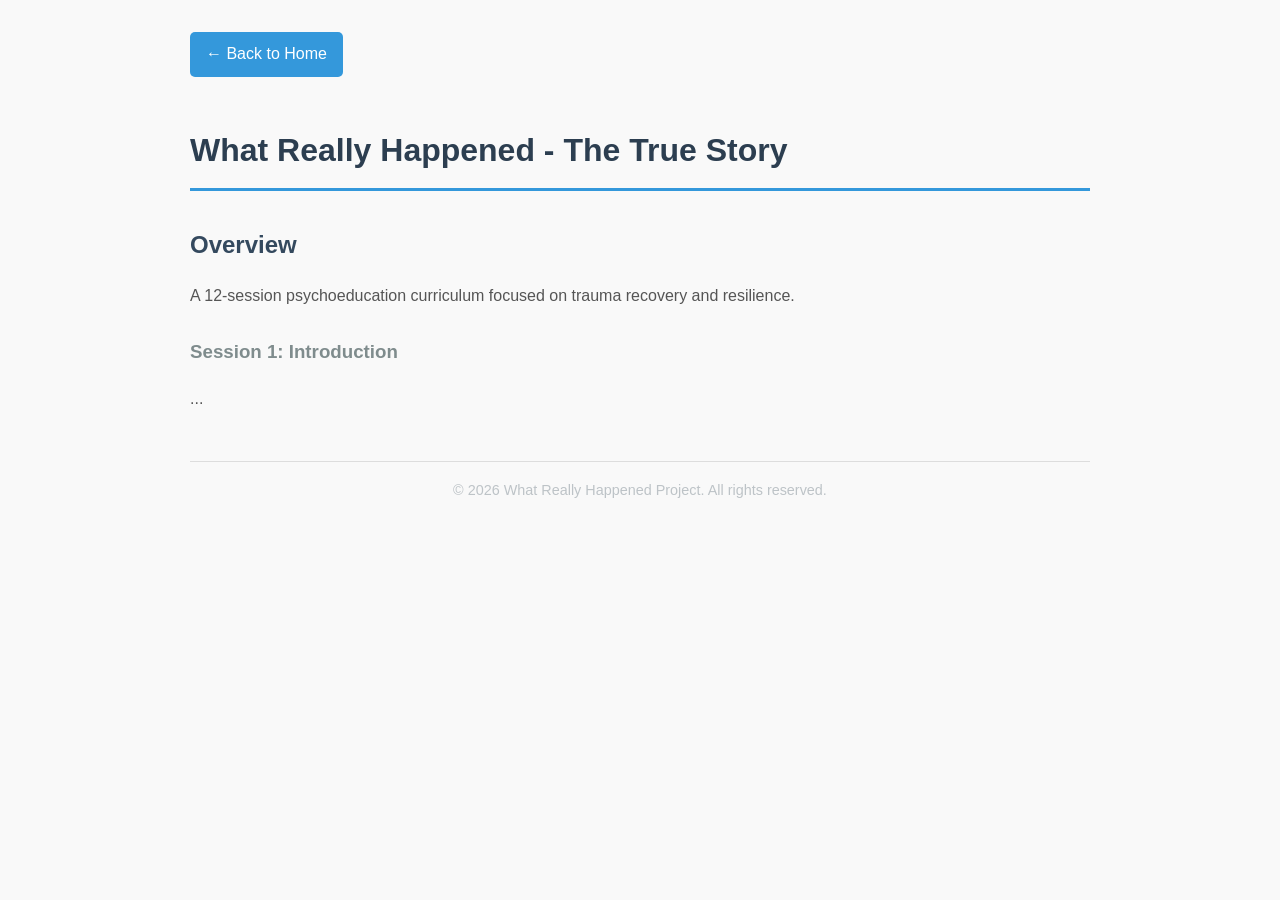
==== facilitator-manual.html @ a258e3a4 "Fix: Link to HTML version of facilitator manual instead of raw markdown" ====
<!DOCTYPE html>
<html lang="en">
<head>
    <meta charset="UTF-8">
    <meta name="viewport" content="width=device-width, initial-scale=1.0">
    <title>Facilitator Manual - What Really Happened</title>
    <style>
        body {
            font-family: -apple-system, BlinkMacSystemFont, "Segoe UI", Roboto, Helvetica, Arial, sans-serif;
            line-height: 1.8;
            color: #333;
            max-width: 900px;
            margin: 0 auto;
            padding: 2rem;
            background-color: #f9f9f9;
        }
        h1 { 
            color: #2c3e50; 
            border-bottom: 3px solid #3498db;
            padding-bottom: 0.5rem;
            margin-bottom: 1.5rem;
        }
        h2 { 
            color: #34495e; 
            margin-top: 2rem;
            margin-bottom: 1rem;
        }
        h3 { 
            color: #7f8c8d;
            margin-top: 1.5rem;
            margin-bottom: 0.75rem;
        }
        p { 
            color: #555;
            margin-bottom: 1rem;
        }
        .back-link {
            display: inline-block;
            margin-bottom: 1.5rem;
            padding: 0.5rem 1rem;
            background-color: #3498db;
            color: white;
            text-decoration: none;
            border-radius: 5px;
            transition: background-color 0.3s ease;
        }
        .back-link:hover {
            background-color: #2980b9;
        }
        footer {
            margin-top: 3rem;
            padding-top: 1rem;
            border-top: 1px solid #ddd;
            font-size: 0.9rem;
            color: #bdc3c7;
            text-align: center;
        }
    </style>
</head>
<body>
    <a href="index.html" class="back-link">← Back to Home</a>
    <div class="content">
        <h1>What Really Happened - The True Story</h1>
<h2>Overview</h2>
<p>A 12-session psychoeducation curriculum focused on trauma recovery and resilience.</p>
<h3>Session 1: Introduction</h3>
<p>...</p>
    </div>
    <footer>
        &copy; 2026 What Really Happened Project. All rights reserved.
    </footer>
</body>
</html>
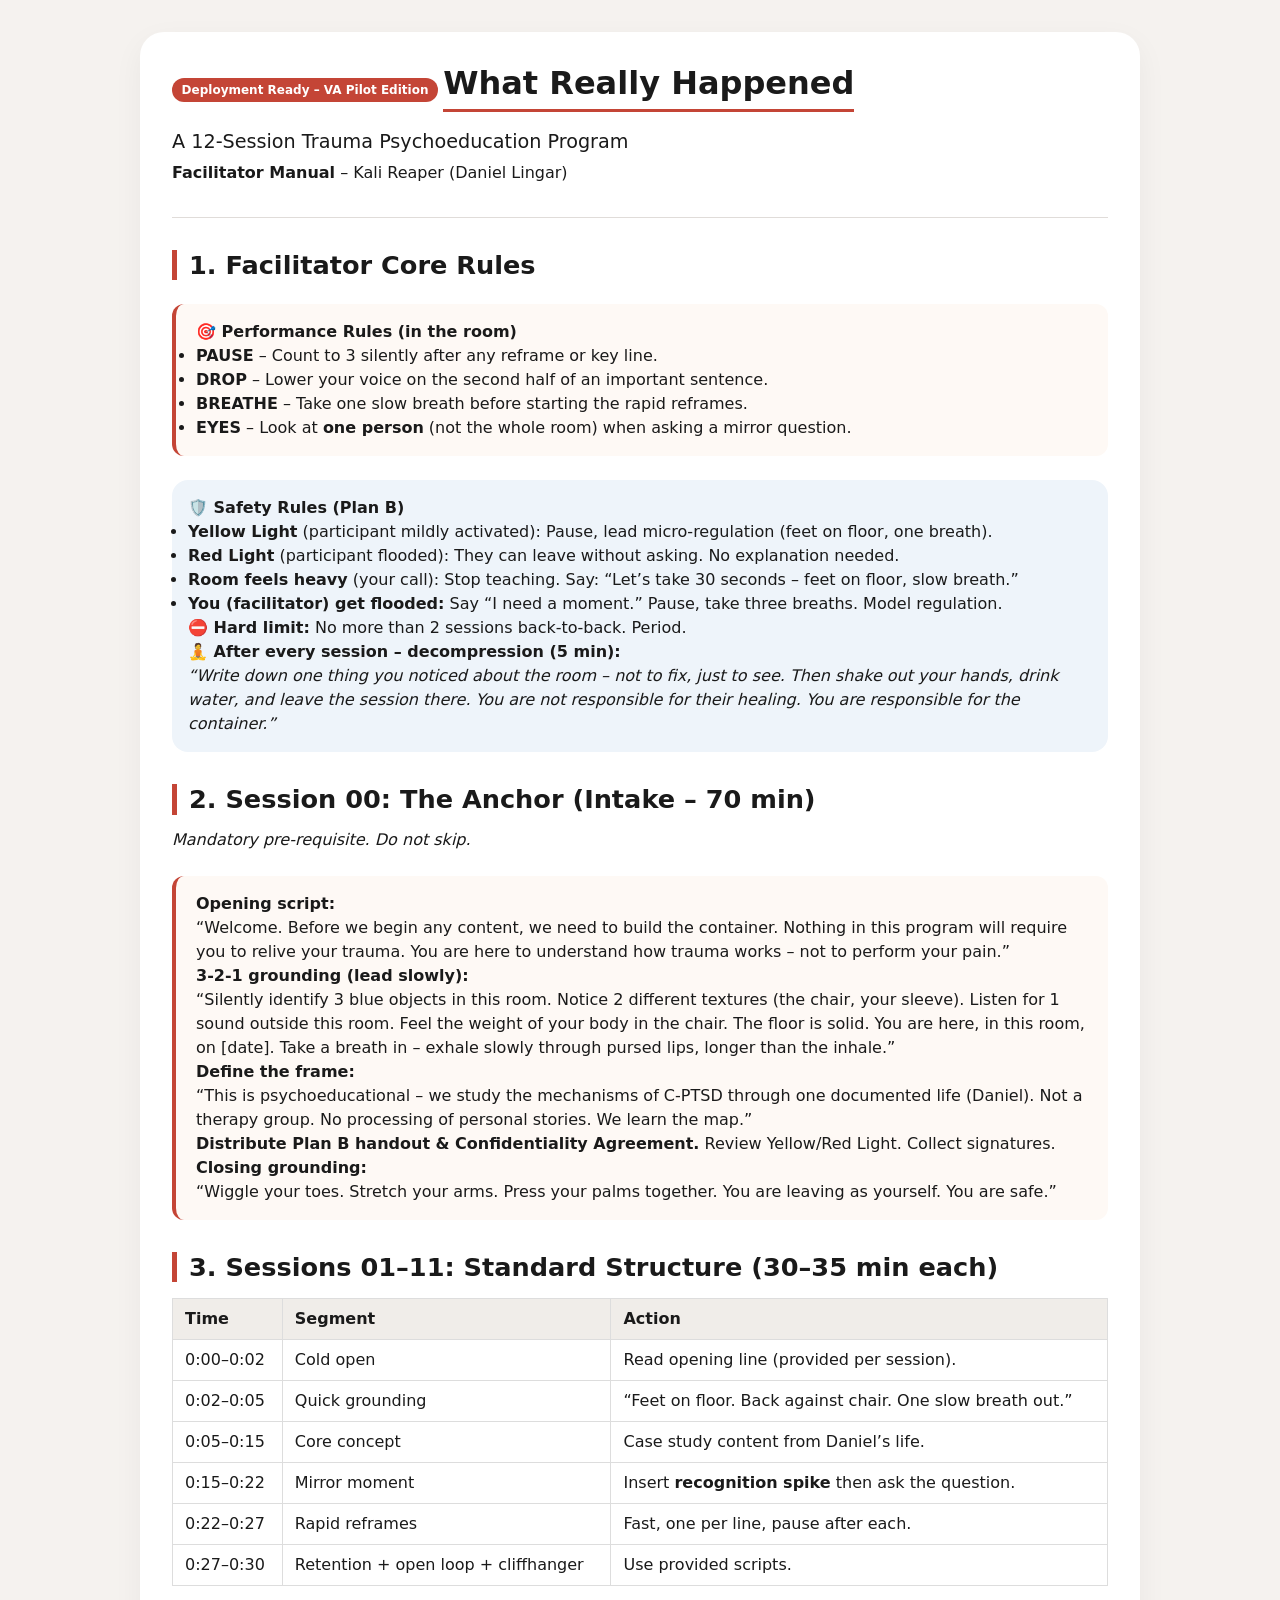
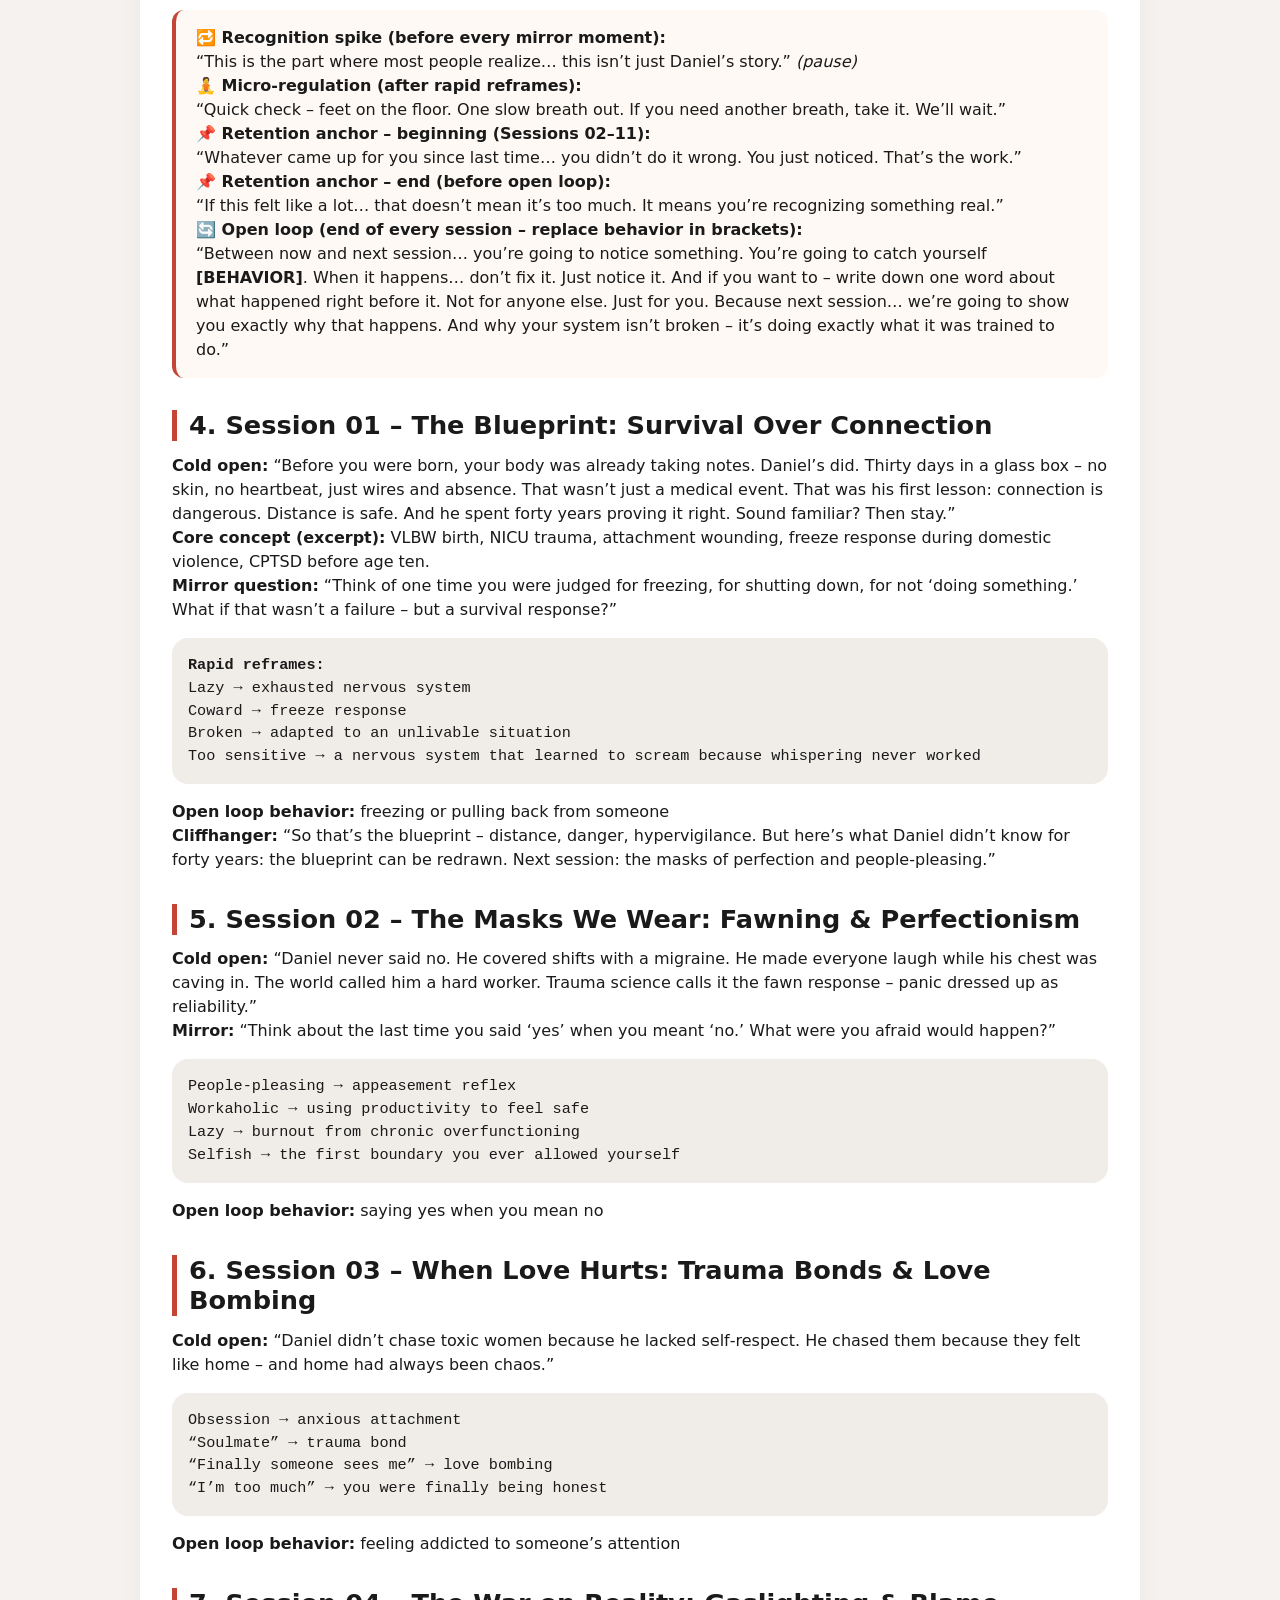
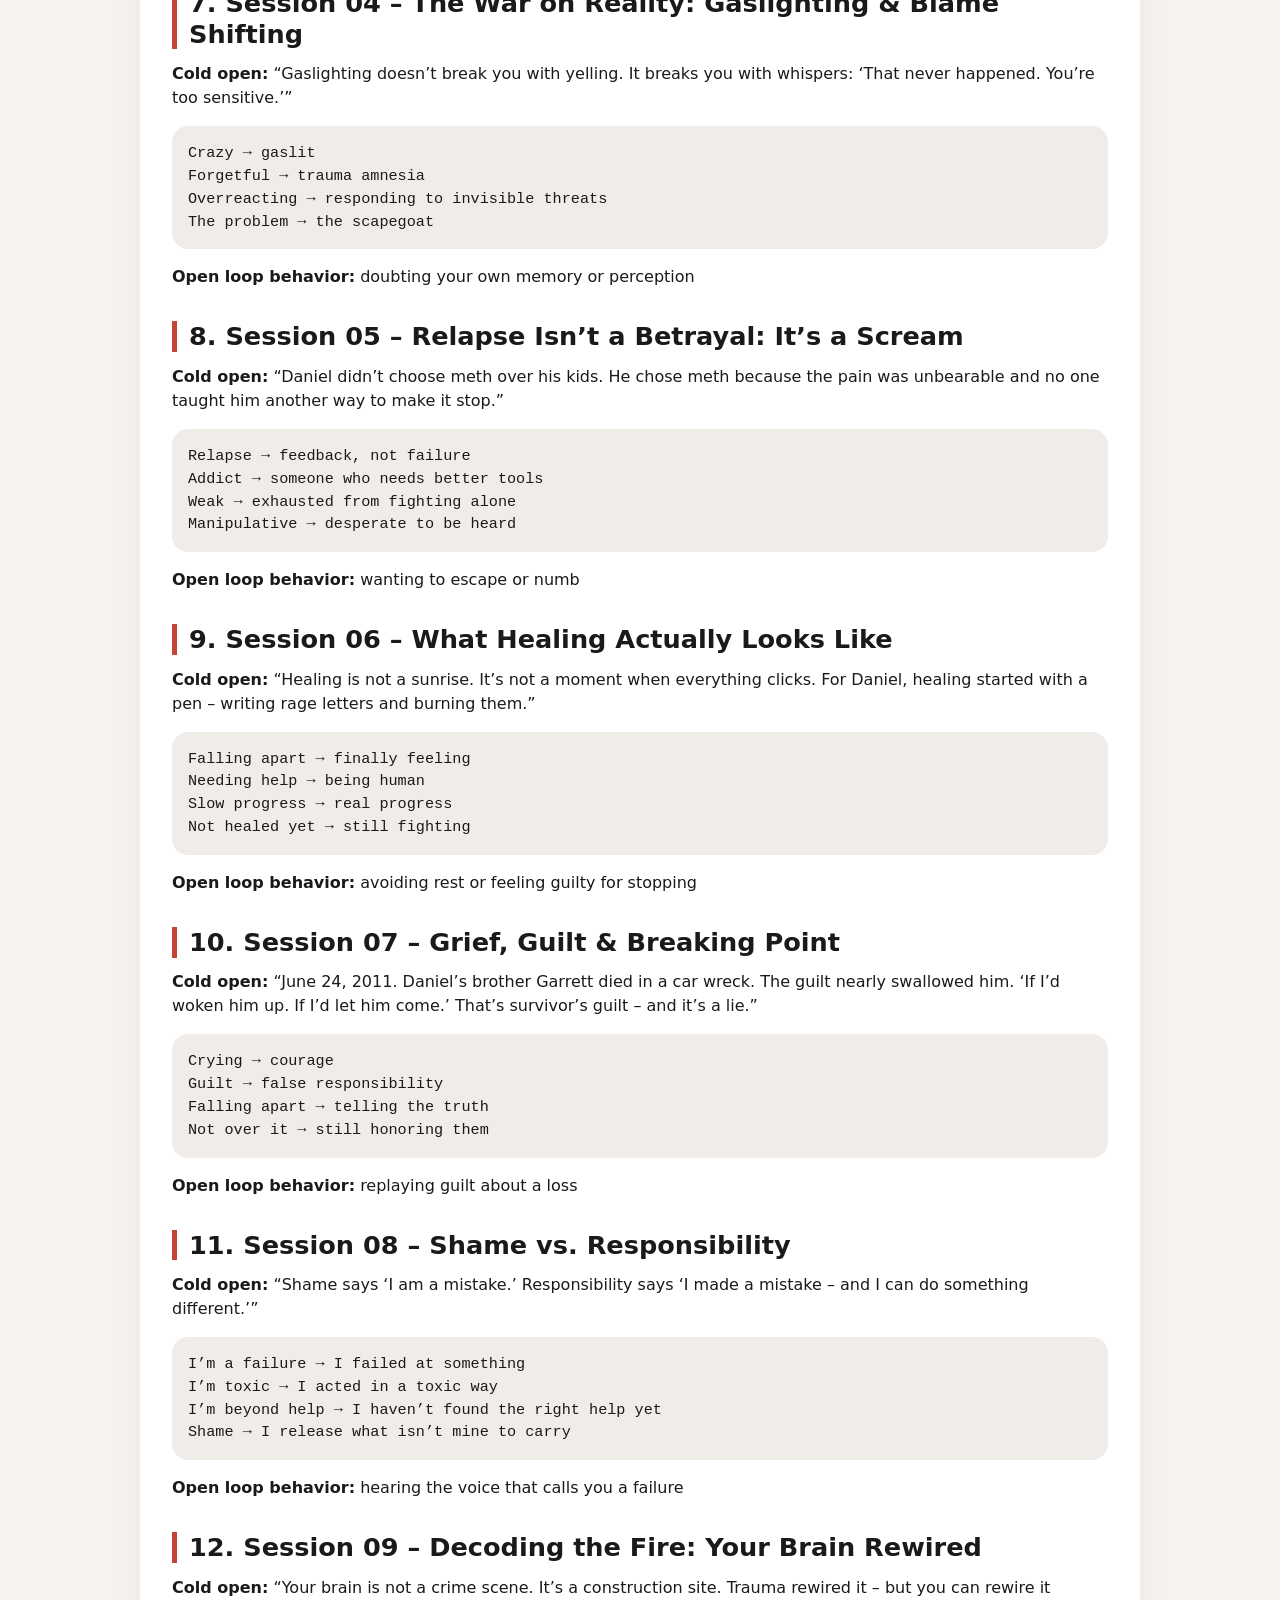
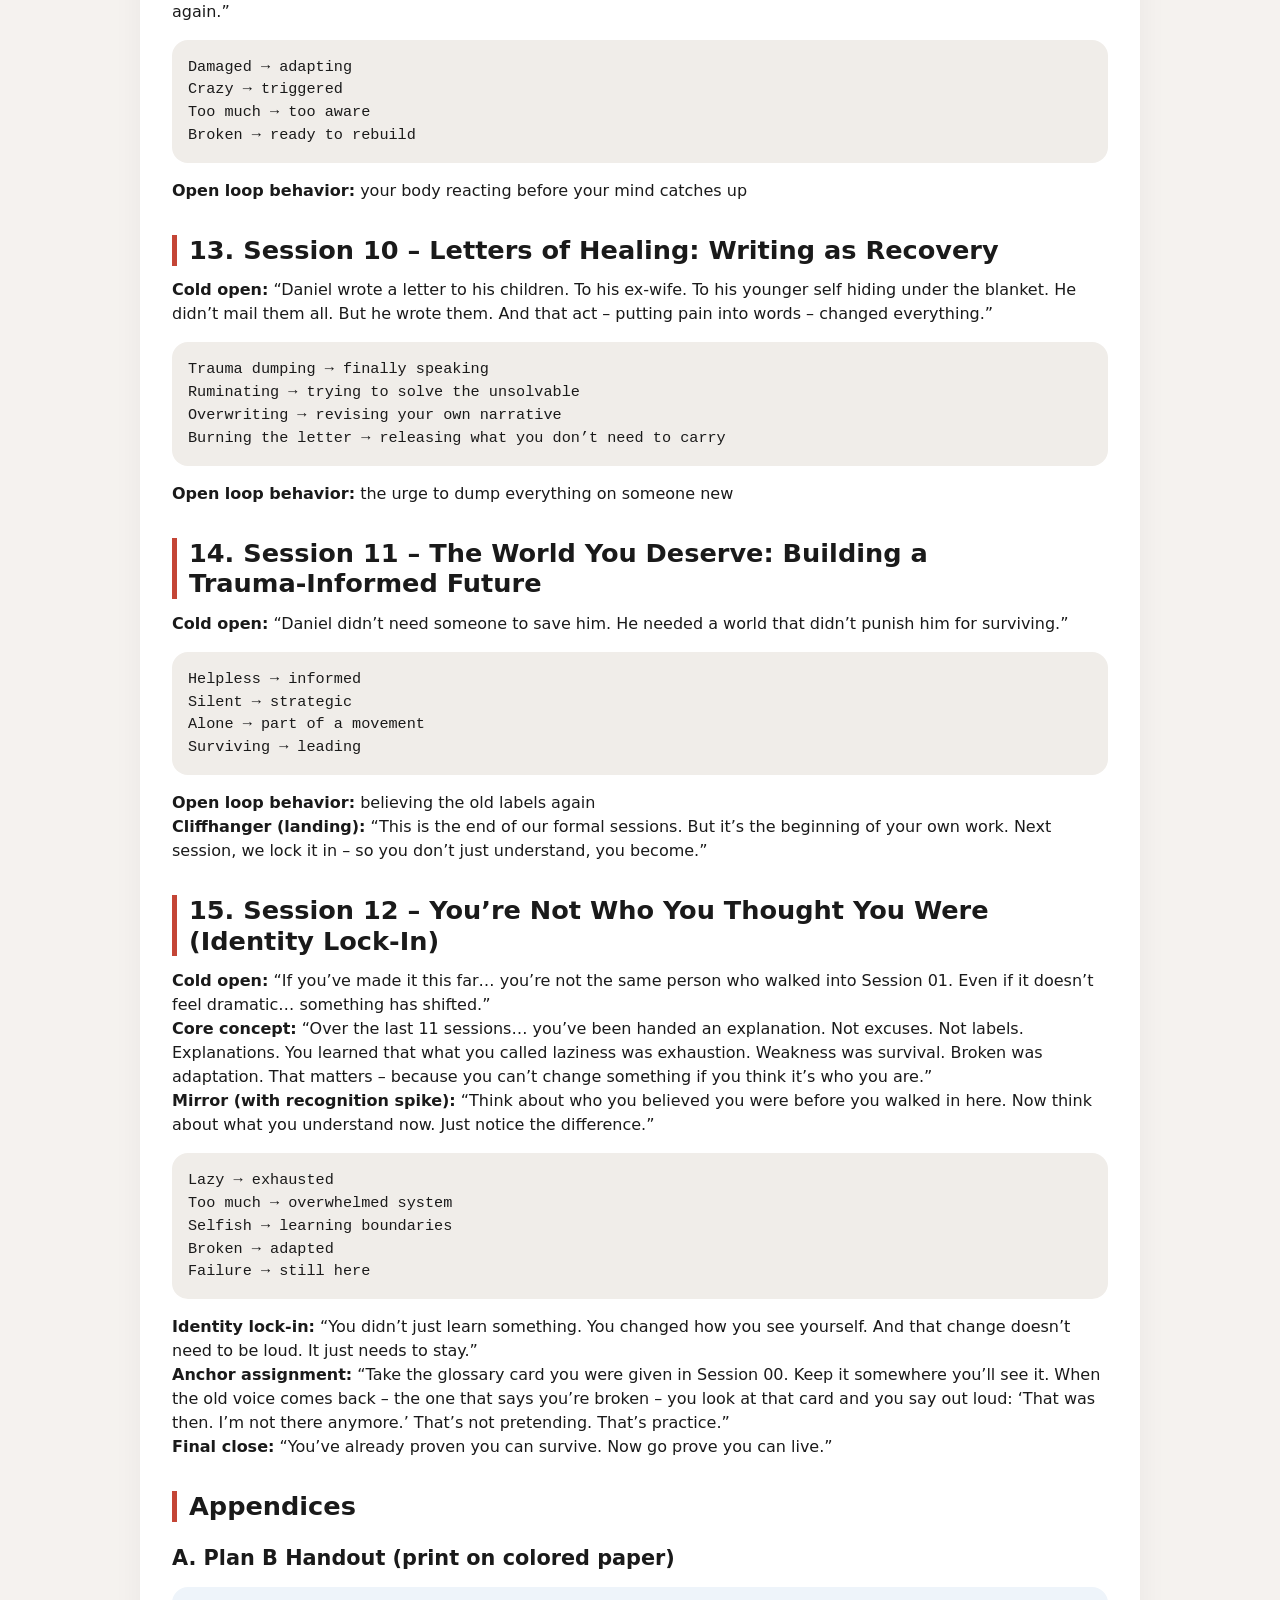
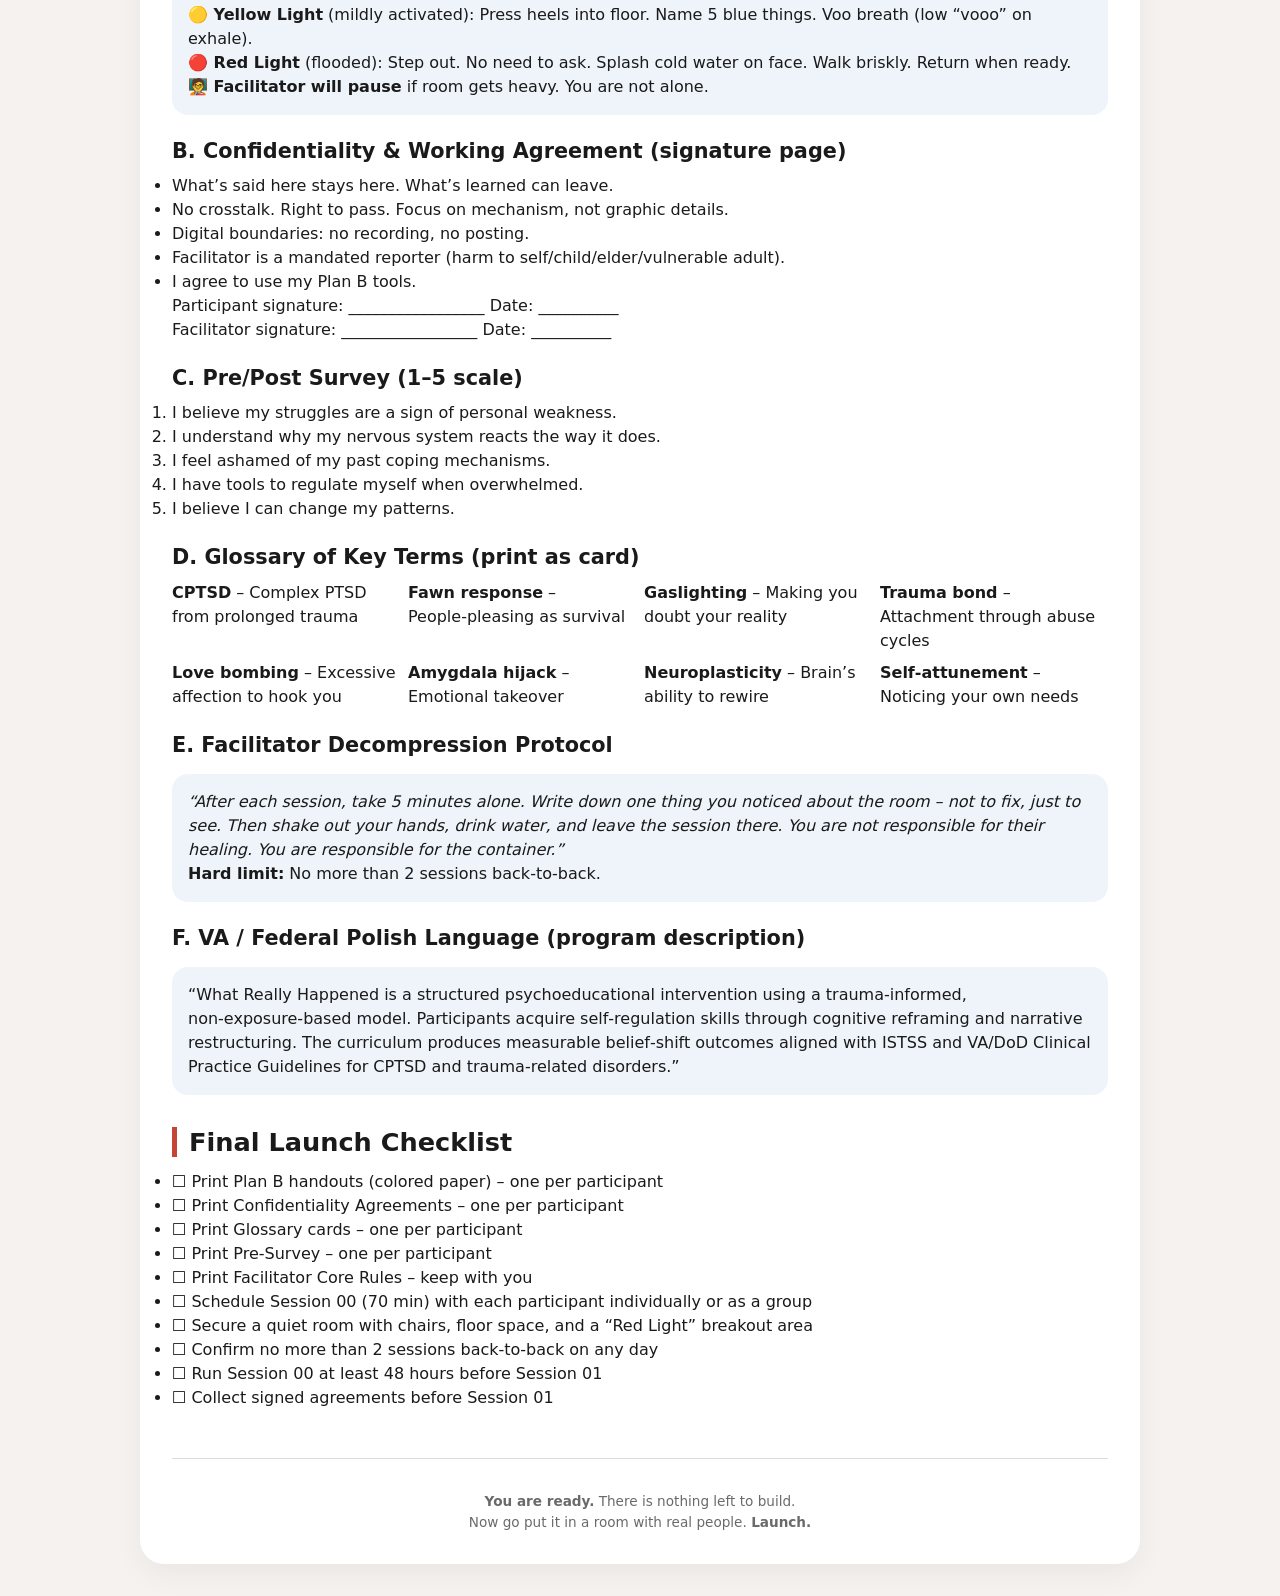
==== commit 20fed354: "Add complete facilitator manual with all 12 sessions" ====
--- a/facilitator-manual.html
+++ b/facilitator-manual.html
@@ -1,73 +1,397 @@
-<!DOCTYPE html>
-<html lang="en">
-<head>
-    <meta charset="UTF-8">
-    <meta name="viewport" content="width=device-width, initial-scale=1.0">
-    <title>Facilitator Manual - What Really Happened</title>
-    <style>
-        body {
-            font-family: -apple-system, BlinkMacSystemFont, "Segoe UI", Roboto, Helvetica, Arial, sans-serif;
-            line-height: 1.8;
-            color: #333;
-            max-width: 900px;
-            margin: 0 auto;
-            padding: 2rem;
-            background-color: #f9f9f9;
-        }
-        h1 { 
-            color: #2c3e50; 
-            border-bottom: 3px solid #3498db;
-            padding-bottom: 0.5rem;
-            margin-bottom: 1.5rem;
-        }
-        h2 { 
-            color: #34495e; 
-            margin-top: 2rem;
-            margin-bottom: 1rem;
-        }
-        h3 { 
-            color: #7f8c8d;
-            margin-top: 1.5rem;
-            margin-bottom: 0.75rem;
-        }
-        p { 
-            color: #555;
-            margin-bottom: 1rem;
-        }
-        .back-link {
-            display: inline-block;
-            margin-bottom: 1.5rem;
-            padding: 0.5rem 1rem;
-            background-color: #3498db;
-            color: white;
-            text-decoration: none;
-            border-radius: 5px;
-            transition: background-color 0.3s ease;
-        }
-        .back-link:hover {
-            background-color: #2980b9;
-        }
-        footer {
-            margin-top: 3rem;
-            padding-top: 1rem;
-            border-top: 1px solid #ddd;
-            font-size: 0.9rem;
-            color: #bdc3c7;
-            text-align: center;
-        }
-    </style>
-</head>
-<body>
-    <a href="index.html" class="back-link">← Back to Home</a>
-    <div class="content">
-        <h1>What Really Happened - The True Story</h1>
-<h2>Overview</h2>
-<p>A 12-session psychoeducation curriculum focused on trauma recovery and resilience.</p>
-<h3>Session 1: Introduction</h3>
-<p>...</p>
-    </div>
-    <footer>
-        &copy; 2026 What Really Happened Project. All rights reserved.
-    </footer>
-</body>
+<!DOCTYPE html>
+<html lang="en">
+<head>
+    <meta charset="UTF-8">
+    <meta name="viewport" content="width=device-width, initial-scale=1.0, viewport-fit=cover">
+    <title>What Really Happened – Facilitator Manual</title>
+    <style>
+        * {
+            margin: 0;
+            padding: 0;
+            box-sizing: border-box;
+        }
+        body {
+            background: #f5f2ef;
+            font-family: system-ui, -apple-system, 'Segoe UI', Roboto, 'Helvetica Neue', sans-serif;
+            line-height: 1.5;
+            color: #1a1a1a;
+            padding: 2rem 1rem;
+        }
+        .container {
+            max-width: 1000px;
+            margin: 0 auto;
+            background: white;
+            border-radius: 24px;
+            box-shadow: 0 10px 30px rgba(0,0,0,0.05);
+            padding: 2rem;
+        }
+        @media (max-width: 700px) {
+            body { padding: 1rem; }
+            .container { padding: 1.5rem; }
+        }
+        h1, h2, h3 {
+            font-weight: 600;
+            line-height: 1.2;
+            margin-top: 1.5em;
+            margin-bottom: 0.5em;
+        }
+        h1 { font-size: 2rem; margin-top: 0; border-bottom: 3px solid #c44536; display: inline-block; padding-bottom: 0.2em; }
+        h2 { font-size: 1.6rem; border-left: 5px solid #c44536; padding-left: 0.75rem; margin-top: 2rem; }
+        h3 { font-size: 1.3rem; margin-top: 1.5rem; }
+        .badge {
+            background: #c44536;
+            color: white;
+            font-size: 0.75rem;
+            font-weight: 600;
+            padding: 0.2rem 0.6rem;
+            border-radius: 20px;
+            display: inline-block;
+            margin-bottom: 0.5rem;
+        }
+        hr {
+            margin: 2rem 0;
+            border: 0;
+            height: 1px;
+            background: #e0dcd9;
+        }
+        .card {
+            background: #fef9f5;
+            border-left: 4px solid #c44536;
+            padding: 1rem 1.25rem;
+            margin: 1.5rem 0;
+            border-radius: 12px;
+        }
+        .reframe {
+            background: #f0ede9;
+            padding: 1rem;
+            border-radius: 16px;
+            font-family: monospace;
+            font-size: 0.95rem;
+            margin: 1rem 0;
+        }
+        table {
+            width: 100%;
+            border-collapse: collapse;
+            margin: 1rem 0;
+        }
+        th, td {
+            border: 1px solid #ddd;
+            padding: 8px 12px;
+            text-align: left;
+            vertical-align: top;
+        }
+        th {
+            background: #f0ede9;
+            font-weight: 600;
+        }
+        .protocol {
+            background: #eef4fa;
+            padding: 1rem;
+            border-radius: 16px;
+            margin: 1rem 0;
+        }
+        .footer {
+            margin-top: 3rem;
+            text-align: center;
+            font-size: 0.85rem;
+            color: #6b6a68;
+            border-top: 1px solid #e0dcd9;
+            padding-top: 2rem;
+        }
+        @media print {
+            body { background: white; padding: 0; }
+            .container { max-width: 100%; box-shadow: none; padding: 0.5rem; }
+            .protocol, .card { break-inside: avoid; }
+            h2, h3 { break-after: avoid; }
+        }
+    </style>
+</head>
+<body>
+<div class="container">
+    <div class="badge">Deployment Ready – VA Pilot Edition</div>
+    <h1>What Really Happened</h1>
+    <p style="font-size: 1.2rem; margin-bottom: 0.25rem;">A 12‑Session Trauma Psychoeducation Program</p>
+    <p><strong>Facilitator Manual</strong> – Kali Reaper (Daniel Lingar)</p>
+    <hr>
+
+    <!-- ========== SECTION 1: CORE RULES ========== -->
+    <h2>1. Facilitator Core Rules</h2>
+    <div class="card">
+        <p><strong>🎯 Performance Rules (in the room)</strong></p>
+        <ul>
+            <li><strong>PAUSE</strong> – Count to 3 silently after any reframe or key line.</li>
+            <li><strong>DROP</strong> – Lower your voice on the second half of an important sentence.</li>
+            <li><strong>BREATHE</strong> – Take one slow breath before starting the rapid reframes.</li>
+            <li><strong>EYES</strong> – Look at <strong>one person</strong> (not the whole room) when asking a mirror question.</li>
+        </ul>
+    </div>
+    <div class="protocol">
+        <p><strong>🛡️ Safety Rules (Plan B)</strong></p>
+        <ul>
+            <li><strong>Yellow Light</strong> (participant mildly activated): Pause, lead micro‑regulation (feet on floor, one breath).</li>
+            <li><strong>Red Light</strong> (participant flooded): They can leave without asking. No explanation needed.</li>
+            <li><strong>Room feels heavy</strong> (your call): Stop teaching. Say: “Let’s take 30 seconds – feet on floor, slow breath.”</li>
+            <li><strong>You (facilitator) get flooded:</strong> Say “I need a moment.” Pause, take three breaths. Model regulation.</li>
+        </ul>
+        <p><strong>⛔ Hard limit:</strong> No more than 2 sessions back‑to‑back. Period.</p>
+        <p><strong>🧘 After every session – decompression (5 min):</strong><br>
+        <em>“Write down one thing you noticed about the room – not to fix, just to see. Then shake out your hands, drink water, and leave the session there. You are not responsible for their healing. You are responsible for the container.”</em></p>
+    </div>
+
+    <!-- ========== SESSION 00 ========== -->
+    <h2>2. Session 00: The Anchor (Intake – 70 min)</h2>
+    <p><em>Mandatory pre‑requisite. Do not skip.</em></p>
+    <div class="card">
+        <p><strong>Opening script:</strong><br>
+        “Welcome. Before we begin any content, we need to build the container. Nothing in this program will require you to relive your trauma. You are here to understand how trauma works – not to perform your pain.”</p>
+        <p><strong>3‑2‑1 grounding (lead slowly):</strong><br>
+        “Silently identify 3 blue objects in this room. Notice 2 different textures (the chair, your sleeve). Listen for 1 sound outside this room. Feel the weight of your body in the chair. The floor is solid. You are here, in this room, on [date]. Take a breath in – exhale slowly through pursed lips, longer than the inhale.”</p>
+        <p><strong>Define the frame:</strong><br>
+        “This is psychoeducational – we study the mechanisms of C‑PTSD through one documented life (Daniel). Not a therapy group. No processing of personal stories. We learn the map.”</p>
+        <p><strong>Distribute Plan B handout & Confidentiality Agreement.</strong> Review Yellow/Red Light. Collect signatures.</p>
+        <p><strong>Closing grounding:</strong><br>
+        “Wiggle your toes. Stretch your arms. Press your palms together. You are leaving as yourself. You are safe.”</p>
+    </div>
+
+    <!-- ========== STANDARD STRUCTURE ========== -->
+    <h2>3. Sessions 01–11: Standard Structure (30–35 min each)</h2>
+    <table>
+        <tr><th>Time</th><th>Segment</th><th>Action</th></tr>
+        <tr><td>0:00–0:02</td><td>Cold open</td><td>Read opening line (provided per session).</td></tr>
+        <tr><td>0:02–0:05</td><td>Quick grounding</td><td>“Feet on floor. Back against chair. One slow breath out.”</td></tr>
+        <tr><td>0:05–0:15</td><td>Core concept</td><td>Case study content from Daniel’s life.</td></tr>
+        <tr><td>0:15–0:22</td><td>Mirror moment</td><td>Insert <strong>recognition spike</strong> then ask the question.</td></tr>
+        <tr><td>0:22–0:27</td><td>Rapid reframes</td><td>Fast, one per line, pause after each.</td></tr>
+        <tr><td>0:27–0:30</td><td>Retention + open loop + cliffhanger</td><td>Use provided scripts.</td></tr>
+    </table>
+
+    <div class="card">
+        <p><strong>🔁 Recognition spike (before every mirror moment):</strong><br>
+        “This is the part where most people realize… this isn’t just Daniel’s story.” <em>(pause)</em></p>
+        <p><strong>🧘 Micro‑regulation (after rapid reframes):</strong><br>
+        “Quick check – feet on the floor. One slow breath out. If you need another breath, take it. We’ll wait.”</p>
+        <p><strong>📌 Retention anchor – beginning (Sessions 02–11):</strong><br>
+        “Whatever came up for you since last time… you didn’t do it wrong. You just noticed. That’s the work.”</p>
+        <p><strong>📌 Retention anchor – end (before open loop):</strong><br>
+        “If this felt like a lot… that doesn’t mean it’s too much. It means you’re recognizing something real.”</p>
+        <p><strong>🔄 Open loop (end of every session – replace behavior in brackets):</strong><br>
+        “Between now and next session… you’re going to notice something. You’re going to catch yourself <strong>[BEHAVIOR]</strong>. When it happens… don’t fix it. Just notice it. And if you want to – write down one word about what happened right before it. Not for anyone else. Just for you. Because next session… we’re going to show you exactly why that happens. And why your system isn’t broken – it’s doing exactly what it was trained to do.”</p>
+    </div>
+
+    <!-- ========== SESSION 01 DETAILS ========== -->
+    <h2>4. Session 01 – The Blueprint: Survival Over Connection</h2>
+    <p><strong>Cold open:</strong> “Before you were born, your body was already taking notes. Daniel’s did. Thirty days in a glass box – no skin, no heartbeat, just wires and absence. That wasn’t just a medical event. That was his first lesson: connection is dangerous. Distance is safe. And he spent forty years proving it right. Sound familiar? Then stay.”</p>
+    <p><strong>Core concept (excerpt):</strong> VLBW birth, NICU trauma, attachment wounding, freeze response during domestic violence, CPTSD before age ten.</p>
+    <p><strong>Mirror question:</strong> “Think of one time you were judged for freezing, for shutting down, for not ‘doing something.’ What if that wasn’t a failure – but a survival response?”</p>
+    <div class="reframe">
+        <strong>Rapid reframes:</strong><br>
+        Lazy → exhausted nervous system<br>
+        Coward → freeze response<br>
+        Broken → adapted to an unlivable situation<br>
+        Too sensitive → a nervous system that learned to scream because whispering never worked
+    </div>
+    <p><strong>Open loop behavior:</strong> freezing or pulling back from someone</p>
+    <p><strong>Cliffhanger:</strong> “So that’s the blueprint – distance, danger, hypervigilance. But here’s what Daniel didn’t know for forty years: the blueprint can be redrawn. Next session: the masks of perfection and people‑pleasing.”</p>
+
+    <!-- ========== SESSION 02 ========== -->
+    <h2>5. Session 02 – The Masks We Wear: Fawning & Perfectionism</h2>
+    <p><strong>Cold open:</strong> “Daniel never said no. He covered shifts with a migraine. He made everyone laugh while his chest was caving in. The world called him a hard worker. Trauma science calls it the fawn response – panic dressed up as reliability.”</p>
+    <p><strong>Mirror:</strong> “Think about the last time you said ‘yes’ when you meant ‘no.’ What were you afraid would happen?”</p>
+    <div class="reframe">
+        People‑pleasing → appeasement reflex<br>
+        Workaholic → using productivity to feel safe<br>
+        Lazy → burnout from chronic overfunctioning<br>
+        Selfish → the first boundary you ever allowed yourself
+    </div>
+    <p><strong>Open loop behavior:</strong> saying yes when you mean no</p>
+
+    <!-- ========== SESSION 03 ========== -->
+    <h2>6. Session 03 – When Love Hurts: Trauma Bonds & Love Bombing</h2>
+    <p><strong>Cold open:</strong> “Daniel didn’t chase toxic women because he lacked self‑respect. He chased them because they felt like home – and home had always been chaos.”</p>
+    <div class="reframe">
+        Obsession → anxious attachment<br>
+        “Soulmate” → trauma bond<br>
+        “Finally someone sees me” → love bombing<br>
+        “I’m too much” → you were finally being honest
+    </div>
+    <p><strong>Open loop behavior:</strong> feeling addicted to someone’s attention</p>
+
+    <!-- ========== SESSION 04 ========== -->
+    <h2>7. Session 04 – The War on Reality: Gaslighting & Blame Shifting</h2>
+    <p><strong>Cold open:</strong> “Gaslighting doesn’t break you with yelling. It breaks you with whispers: ‘That never happened. You’re too sensitive.’”</p>
+    <div class="reframe">
+        Crazy → gaslit<br>
+        Forgetful → trauma amnesia<br>
+        Overreacting → responding to invisible threats<br>
+        The problem → the scapegoat
+    </div>
+    <p><strong>Open loop behavior:</strong> doubting your own memory or perception</p>
+
+    <!-- ========== SESSION 05 ========== -->
+    <h2>8. Session 05 – Relapse Isn’t a Betrayal: It’s a Scream</h2>
+    <p><strong>Cold open:</strong> “Daniel didn’t choose meth over his kids. He chose meth because the pain was unbearable and no one taught him another way to make it stop.”</p>
+    <div class="reframe">
+        Relapse → feedback, not failure<br>
+        Addict → someone who needs better tools<br>
+        Weak → exhausted from fighting alone<br>
+        Manipulative → desperate to be heard
+    </div>
+    <p><strong>Open loop behavior:</strong> wanting to escape or numb</p>
+
+    <!-- ========== SESSION 06 ========== -->
+    <h2>9. Session 06 – What Healing Actually Looks Like</h2>
+    <p><strong>Cold open:</strong> “Healing is not a sunrise. It’s not a moment when everything clicks. For Daniel, healing started with a pen – writing rage letters and burning them.”</p>
+    <div class="reframe">
+        Falling apart → finally feeling<br>
+        Needing help → being human<br>
+        Slow progress → real progress<br>
+        Not healed yet → still fighting
+    </div>
+    <p><strong>Open loop behavior:</strong> avoiding rest or feeling guilty for stopping</p>
+
+    <!-- ========== SESSION 07 ========== -->
+    <h2>10. Session 07 – Grief, Guilt & Breaking Point</h2>
+    <p><strong>Cold open:</strong> “June 24, 2011. Daniel’s brother Garrett died in a car wreck. The guilt nearly swallowed him. ‘If I’d woken him up. If I’d let him come.’ That’s survivor’s guilt – and it’s a lie.”</p>
+    <div class="reframe">
+        Crying → courage<br>
+        Guilt → false responsibility<br>
+        Falling apart → telling the truth<br>
+        Not over it → still honoring them
+    </div>
+    <p><strong>Open loop behavior:</strong> replaying guilt about a loss</p>
+
+    <!-- ========== SESSION 08 ========== -->
+    <h2>11. Session 08 – Shame vs. Responsibility</h2>
+    <p><strong>Cold open:</strong> “Shame says ‘I am a mistake.’ Responsibility says ‘I made a mistake – and I can do something different.’”</p>
+    <div class="reframe">
+        I’m a failure → I failed at something<br>
+        I’m toxic → I acted in a toxic way<br>
+        I’m beyond help → I haven’t found the right help yet<br>
+        Shame → I release what isn’t mine to carry
+    </div>
+    <p><strong>Open loop behavior:</strong> hearing the voice that calls you a failure</p>
+
+    <!-- ========== SESSION 09 ========== -->
+    <h2>12. Session 09 – Decoding the Fire: Your Brain Rewired</h2>
+    <p><strong>Cold open:</strong> “Your brain is not a crime scene. It’s a construction site. Trauma rewired it – but you can rewire it again.”</p>
+    <div class="reframe">
+        Damaged → adapting<br>
+        Crazy → triggered<br>
+        Too much → too aware<br>
+        Broken → ready to rebuild
+    </div>
+    <p><strong>Open loop behavior:</strong> your body reacting before your mind catches up</p>
+
+    <!-- ========== SESSION 10 ========== -->
+    <h2>13. Session 10 – Letters of Healing: Writing as Recovery</h2>
+    <p><strong>Cold open:</strong> “Daniel wrote a letter to his children. To his ex‑wife. To his younger self hiding under the blanket. He didn’t mail them all. But he wrote them. And that act – putting pain into words – changed everything.”</p>
+    <div class="reframe">
+        Trauma dumping → finally speaking<br>
+        Ruminating → trying to solve the unsolvable<br>
+        Overwriting → revising your own narrative<br>
+        Burning the letter → releasing what you don’t need to carry
+    </div>
+    <p><strong>Open loop behavior:</strong> the urge to dump everything on someone new</p>
+
+    <!-- ========== SESSION 11 ========== -->
+    <h2>14. Session 11 – The World You Deserve: Building a Trauma‑Informed Future</h2>
+    <p><strong>Cold open:</strong> “Daniel didn’t need someone to save him. He needed a world that didn’t punish him for surviving.”</p>
+    <div class="reframe">
+        Helpless → informed<br>
+        Silent → strategic<br>
+        Alone → part of a movement<br>
+        Surviving → leading
+    </div>
+    <p><strong>Open loop behavior:</strong> believing the old labels again</p>
+    <p><strong>Cliffhanger (landing):</strong> “This is the end of our formal sessions. But it’s the beginning of your own work. Next session, we lock it in – so you don’t just understand, you become.”</p>
+
+    <!-- ========== SESSION 12 ========== -->
+    <h2>15. Session 12 – You’re Not Who You Thought You Were (Identity Lock‑In)</h2>
+    <p><strong>Cold open:</strong> “If you’ve made it this far… you’re not the same person who walked into Session 01. Even if it doesn’t feel dramatic… something has shifted.”</p>
+    <p><strong>Core concept:</strong> “Over the last 11 sessions… you’ve been handed an explanation. Not excuses. Not labels. Explanations. You learned that what you called laziness was exhaustion. Weakness was survival. Broken was adaptation. That matters – because you can’t change something if you think it’s who you are.”</p>
+    <p><strong>Mirror (with recognition spike):</strong> “Think about who you believed you were before you walked in here. Now think about what you understand now. Just notice the difference.”</p>
+    <div class="reframe">
+        Lazy → exhausted<br>
+        Too much → overwhelmed system<br>
+        Selfish → learning boundaries<br>
+        Broken → adapted<br>
+        Failure → still here
+    </div>
+    <p><strong>Identity lock‑in:</strong> “You didn’t just learn something. You changed how you see yourself. And that change doesn’t need to be loud. It just needs to stay.”</p>
+    <p><strong>Anchor assignment:</strong> “Take the glossary card you were given in Session 00. Keep it somewhere you’ll see it. When the old voice comes back – the one that says you’re broken – you look at that card and you say out loud: ‘That was then. I’m not there anymore.’ That’s not pretending. That’s practice.”</p>
+    <p><strong>Final close:</strong> “You’ve already proven you can survive. Now go prove you can live.”</p>
+
+    <!-- ========== APPENDICES ========== -->
+    <h2>Appendices</h2>
+    <h3>A. Plan B Handout (print on colored paper)</h3>
+    <div class="protocol">
+        <strong>🟡 Yellow Light</strong> (mildly activated): Press heels into floor. Name 5 blue things. Voo breath (low “vooo” on exhale).<br>
+        <strong>🔴 Red Light</strong> (flooded): Step out. No need to ask. Splash cold water on face. Walk briskly. Return when ready.<br>
+        <strong>🧑‍🏫 Facilitator will pause</strong> if room gets heavy. You are not alone.
+    </div>
+
+    <h3>B. Confidentiality & Working Agreement (signature page)</h3>
+    <ul>
+        <li>What’s said here stays here. What’s learned can leave.</li>
+        <li>No crosstalk. Right to pass. Focus on mechanism, not graphic details.</li>
+        <li>Digital boundaries: no recording, no posting.</li>
+        <li>Facilitator is a mandated reporter (harm to self/child/elder/vulnerable adult).</li>
+        <li>I agree to use my Plan B tools.</li>
+    </ul>
+    <p>Participant signature: _________________  Date: __________<br>
+    Facilitator signature: _________________  Date: __________</p>
+
+    <h3>C. Pre/Post Survey (1–5 scale)</h3>
+    <ol>
+        <li>I believe my struggles are a sign of personal weakness.</li>
+        <li>I understand why my nervous system reacts the way it does.</li>
+        <li>I feel ashamed of my past coping mechanisms.</li>
+        <li>I have tools to regulate myself when overwhelmed.</li>
+        <li>I believe I can change my patterns.</li>
+    </ol>
+
+    <h3>D. Glossary of Key Terms (print as card)</h3>
+    <div style="display: grid; grid-template-columns: repeat(auto-fill, minmax(200px,1fr)); gap: 0.5rem;">
+        <div><strong>CPTSD</strong> – Complex PTSD from prolonged trauma</div>
+        <div><strong>Fawn response</strong> – People‑pleasing as survival</div>
+        <div><strong>Gaslighting</strong> – Making you doubt your reality</div>
+        <div><strong>Trauma bond</strong> – Attachment through abuse cycles</div>
+        <div><strong>Love bombing</strong> – Excessive affection to hook you</div>
+        <div><strong>Amygdala hijack</strong> – Emotional takeover</div>
+        <div><strong>Neuroplasticity</strong> – Brain’s ability to rewire</div>
+        <div><strong>Self‑attunement</strong> – Noticing your own needs</div>
+    </div>
+
+    <h3>E. Facilitator Decompression Protocol</h3>
+    <div class="protocol">
+        <em>“After each session, take 5 minutes alone. Write down one thing you noticed about the room – not to fix, just to see. Then shake out your hands, drink water, and leave the session there. You are not responsible for their healing. You are responsible for the container.”</em><br>
+        <strong>Hard limit:</strong> No more than 2 sessions back‑to‑back.
+    </div>
+
+    <h3>F. VA / Federal Polish Language (program description)</h3>
+    <div class="protocol">
+        “What Really Happened is a structured psychoeducational intervention using a trauma‑informed, non‑exposure‑based model. Participants acquire self‑regulation skills through cognitive reframing and narrative restructuring. The curriculum produces measurable belief‑shift outcomes aligned with ISTSS and VA/DoD Clinical Practice Guidelines for CPTSD and trauma‑related disorders.”
+    </div>
+
+    <!-- ========== LAUNCH CHECKLIST ========== -->
+    <h2>Final Launch Checklist</h2>
+    <ul>
+        <li>☐ Print Plan B handouts (colored paper) – one per participant</li>
+        <li>☐ Print Confidentiality Agreements – one per participant</li>
+        <li>☐ Print Glossary cards – one per participant</li>
+        <li>☐ Print Pre‑Survey – one per participant</li>
+        <li>☐ Print Facilitator Core Rules – keep with you</li>
+        <li>☐ Schedule Session 00 (70 min) with each participant individually or as a group</li>
+        <li>☐ Secure a quiet room with chairs, floor space, and a “Red Light” breakout area</li>
+        <li>☐ Confirm no more than 2 sessions back‑to‑back on any day</li>
+        <li>☐ Run Session 00 at least 48 hours before Session 01</li>
+        <li>☐ Collect signed agreements before Session 01</li>
+    </ul>
+
+    <div class="footer">
+        <strong>You are ready.</strong> There is nothing left to build.<br>
+        Now go put it in a room with real people. <strong>Launch.</strong>
+    </div>
+</div>
+</body>
 </html>
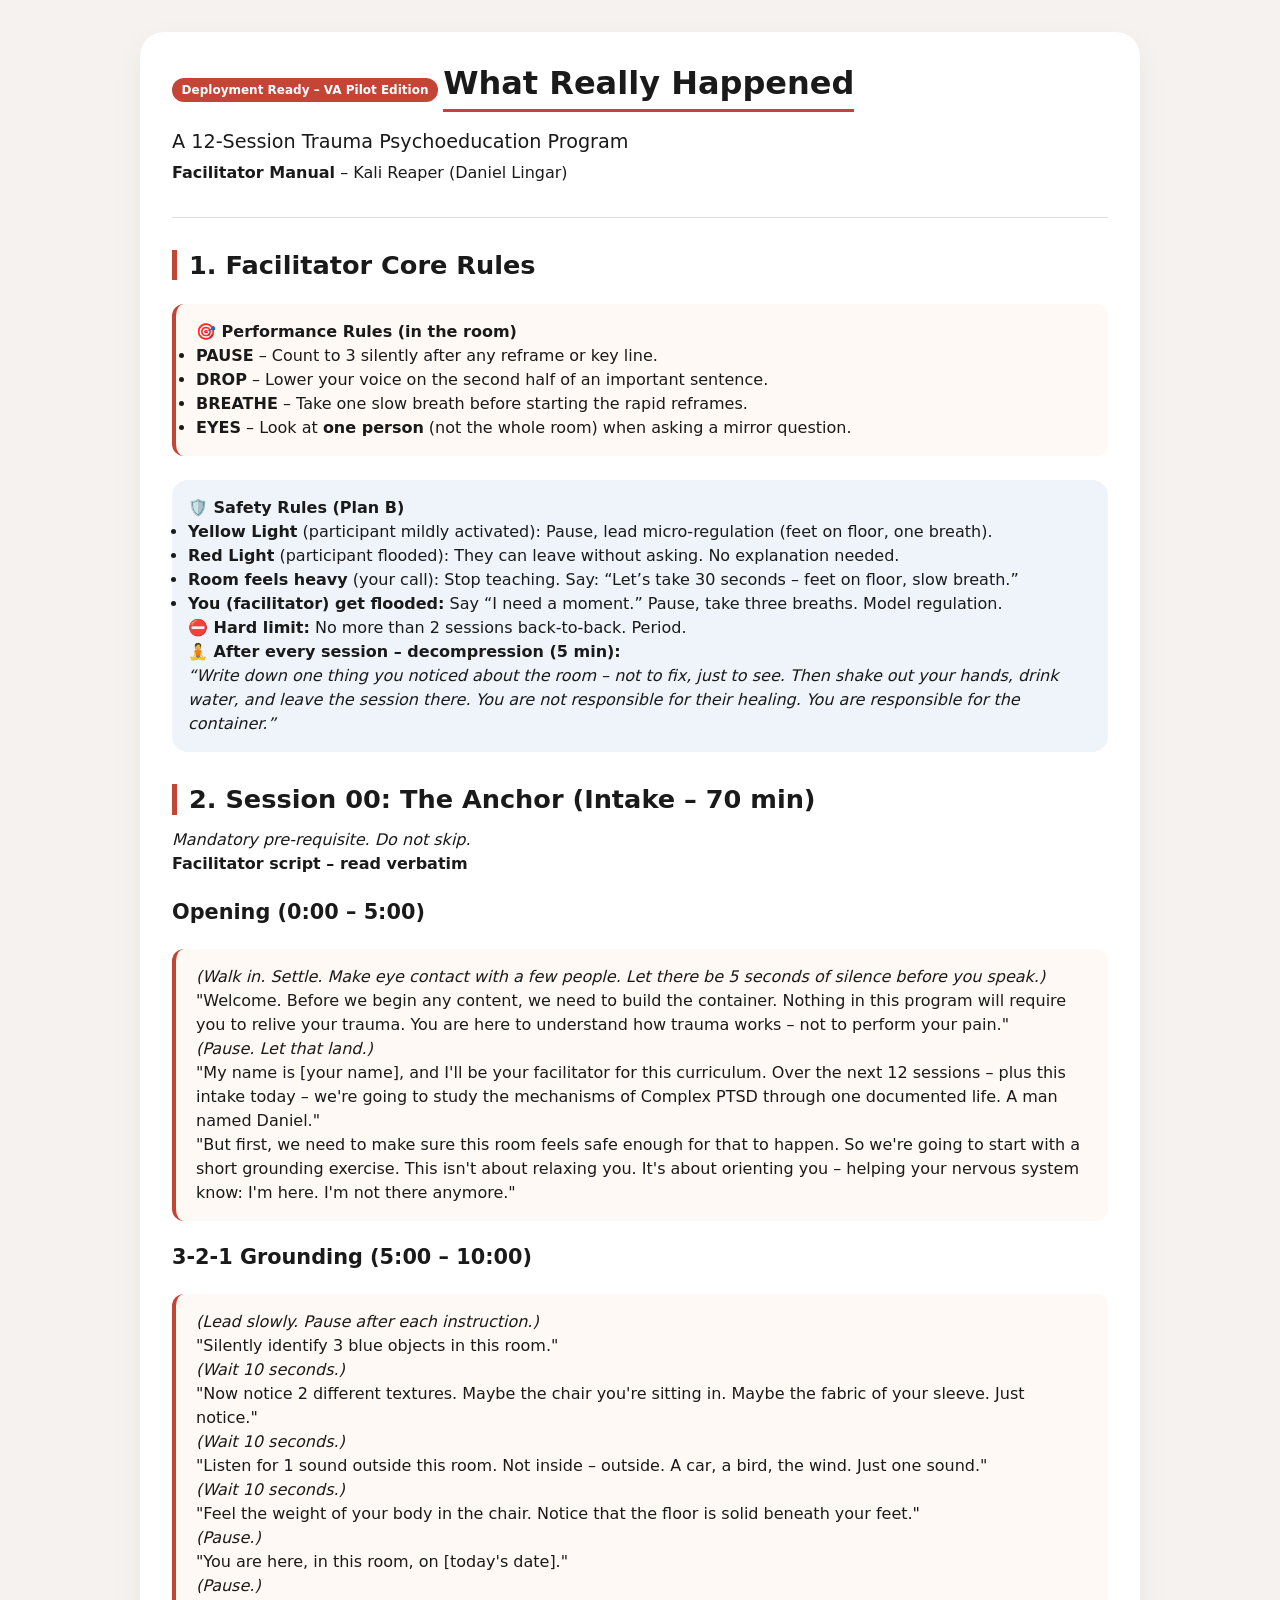
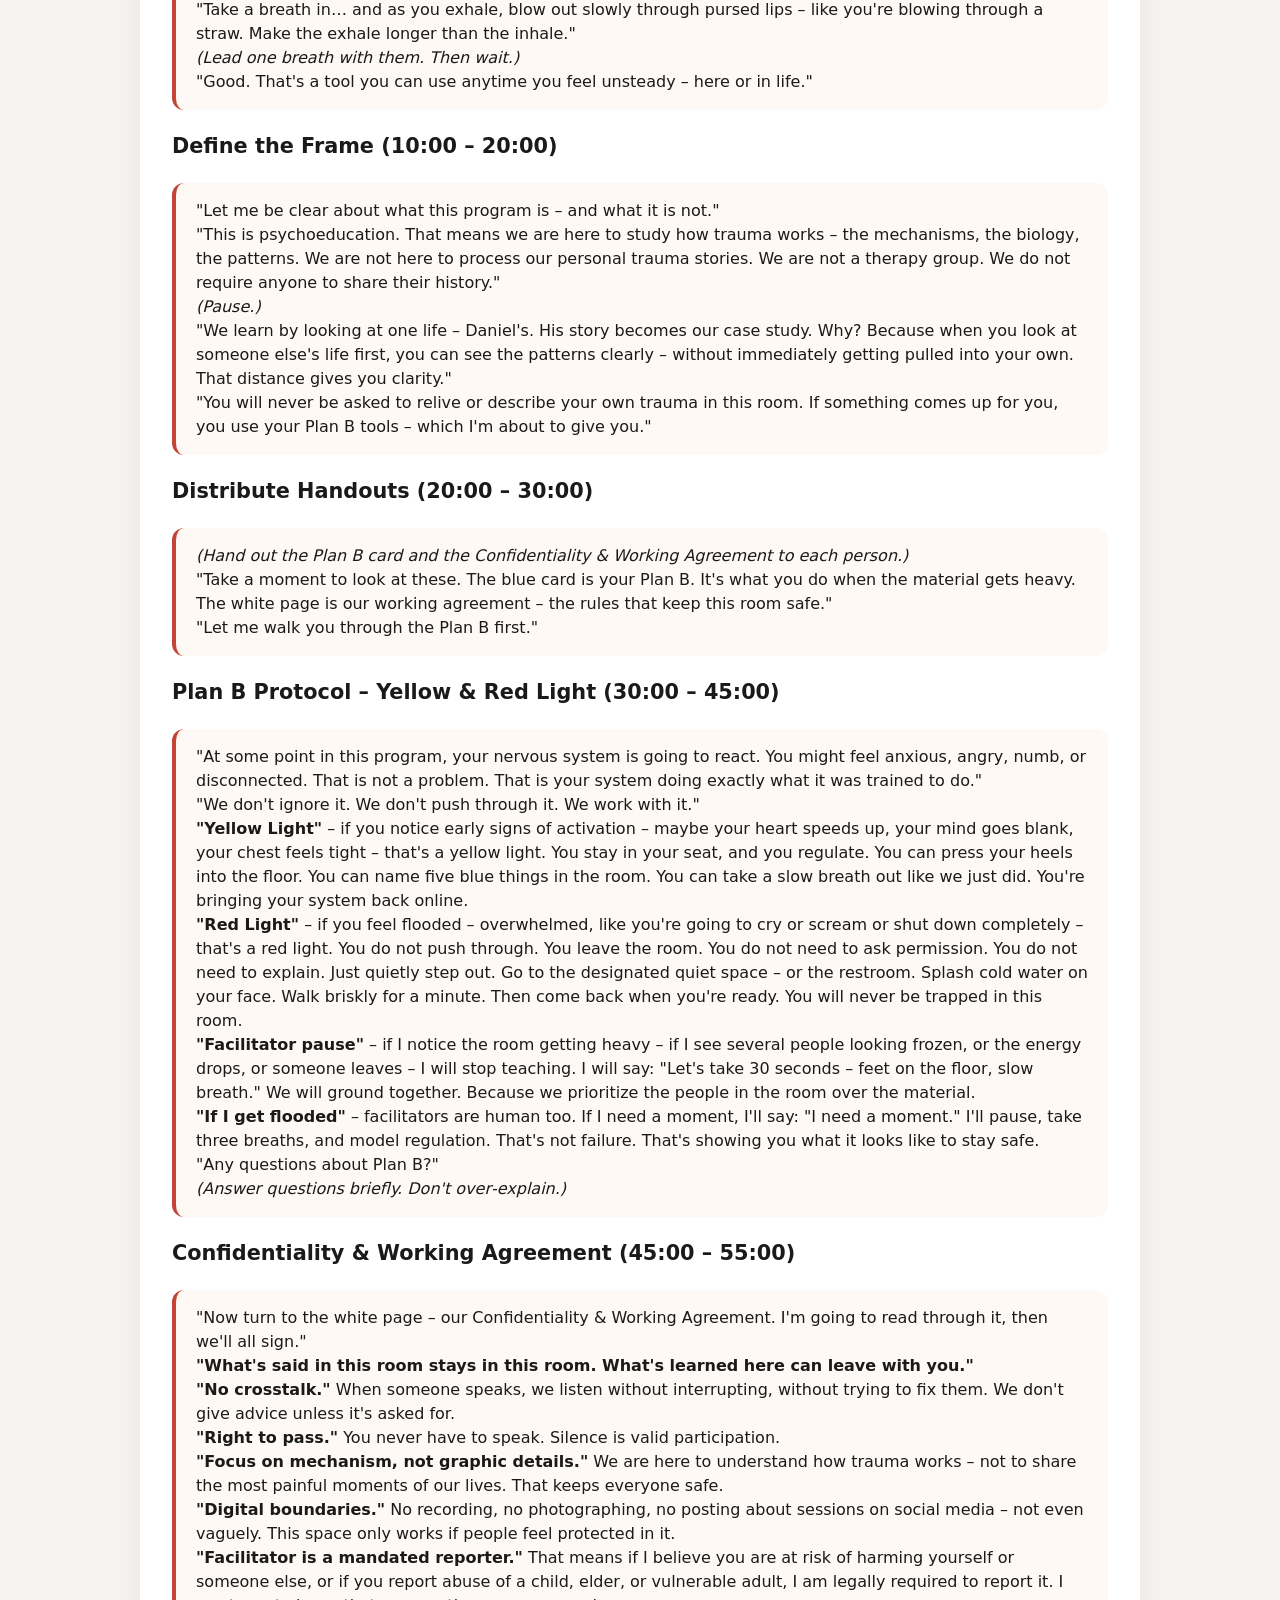
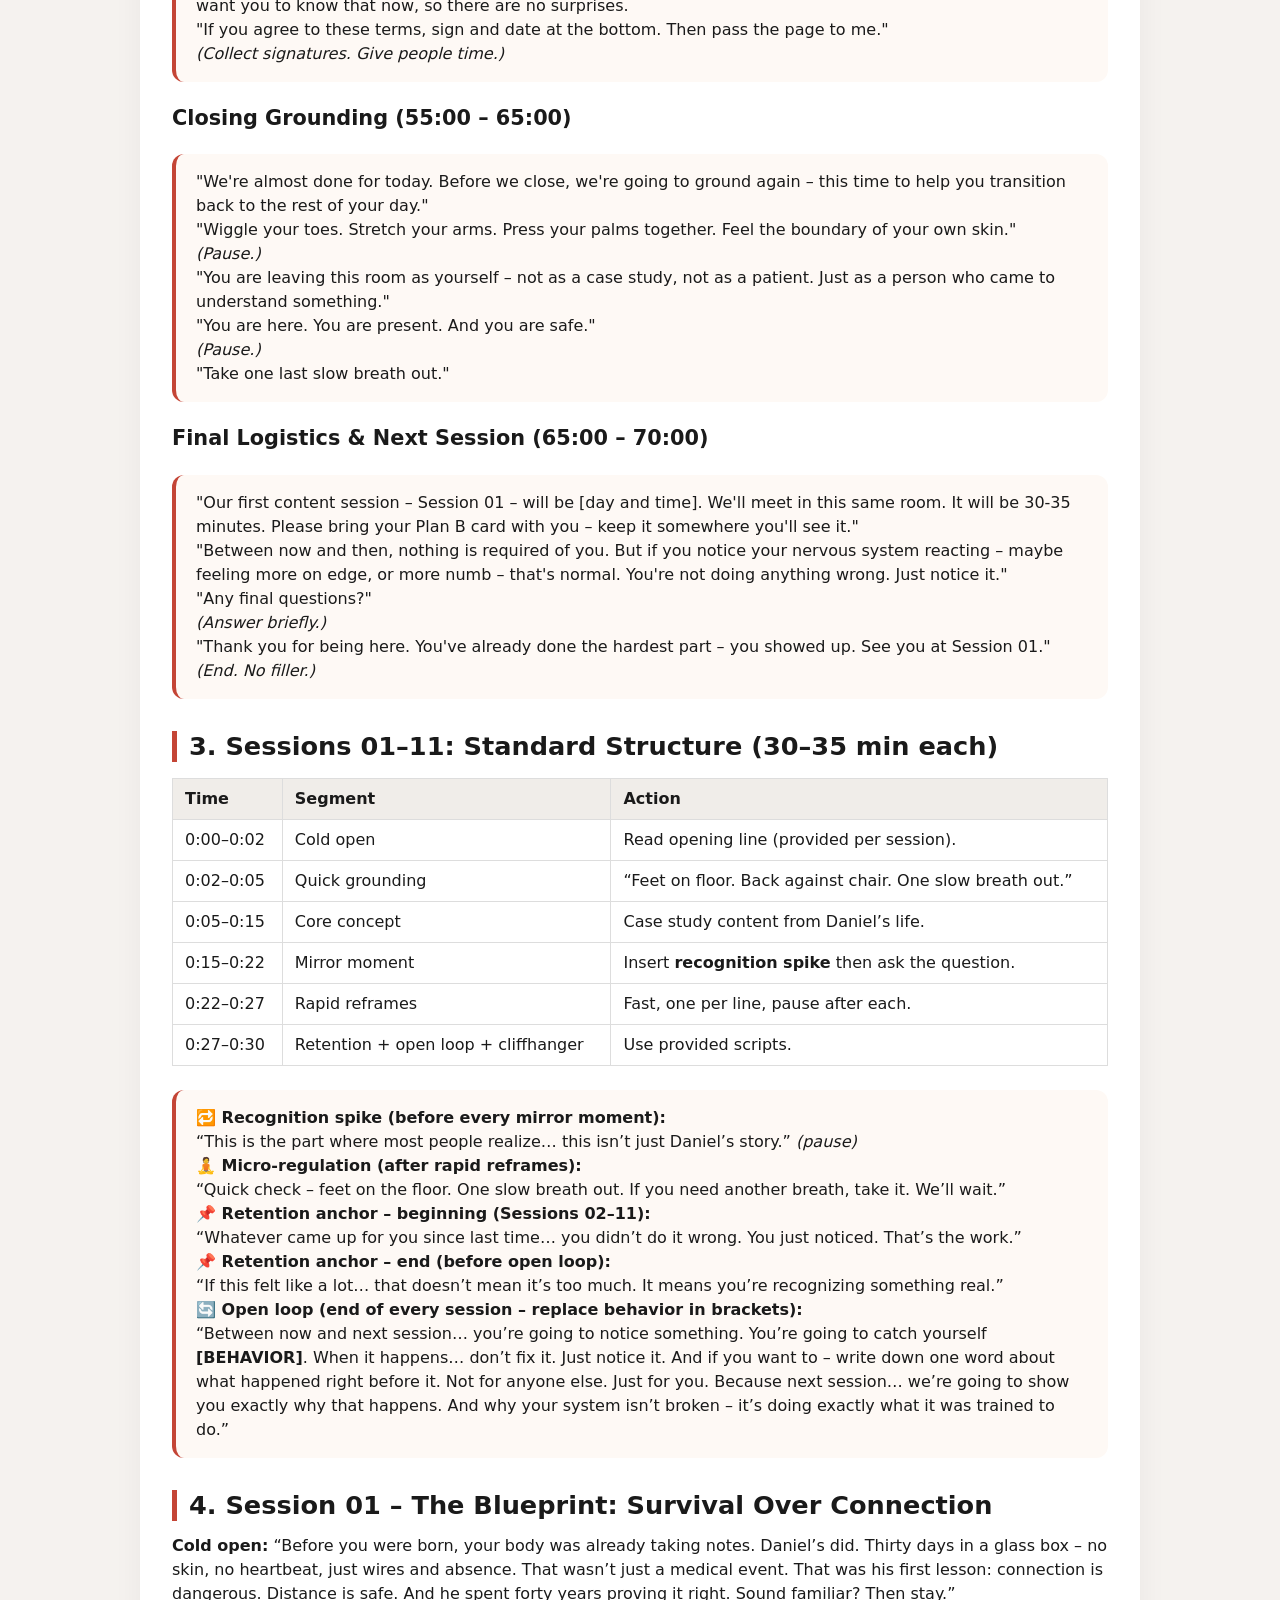
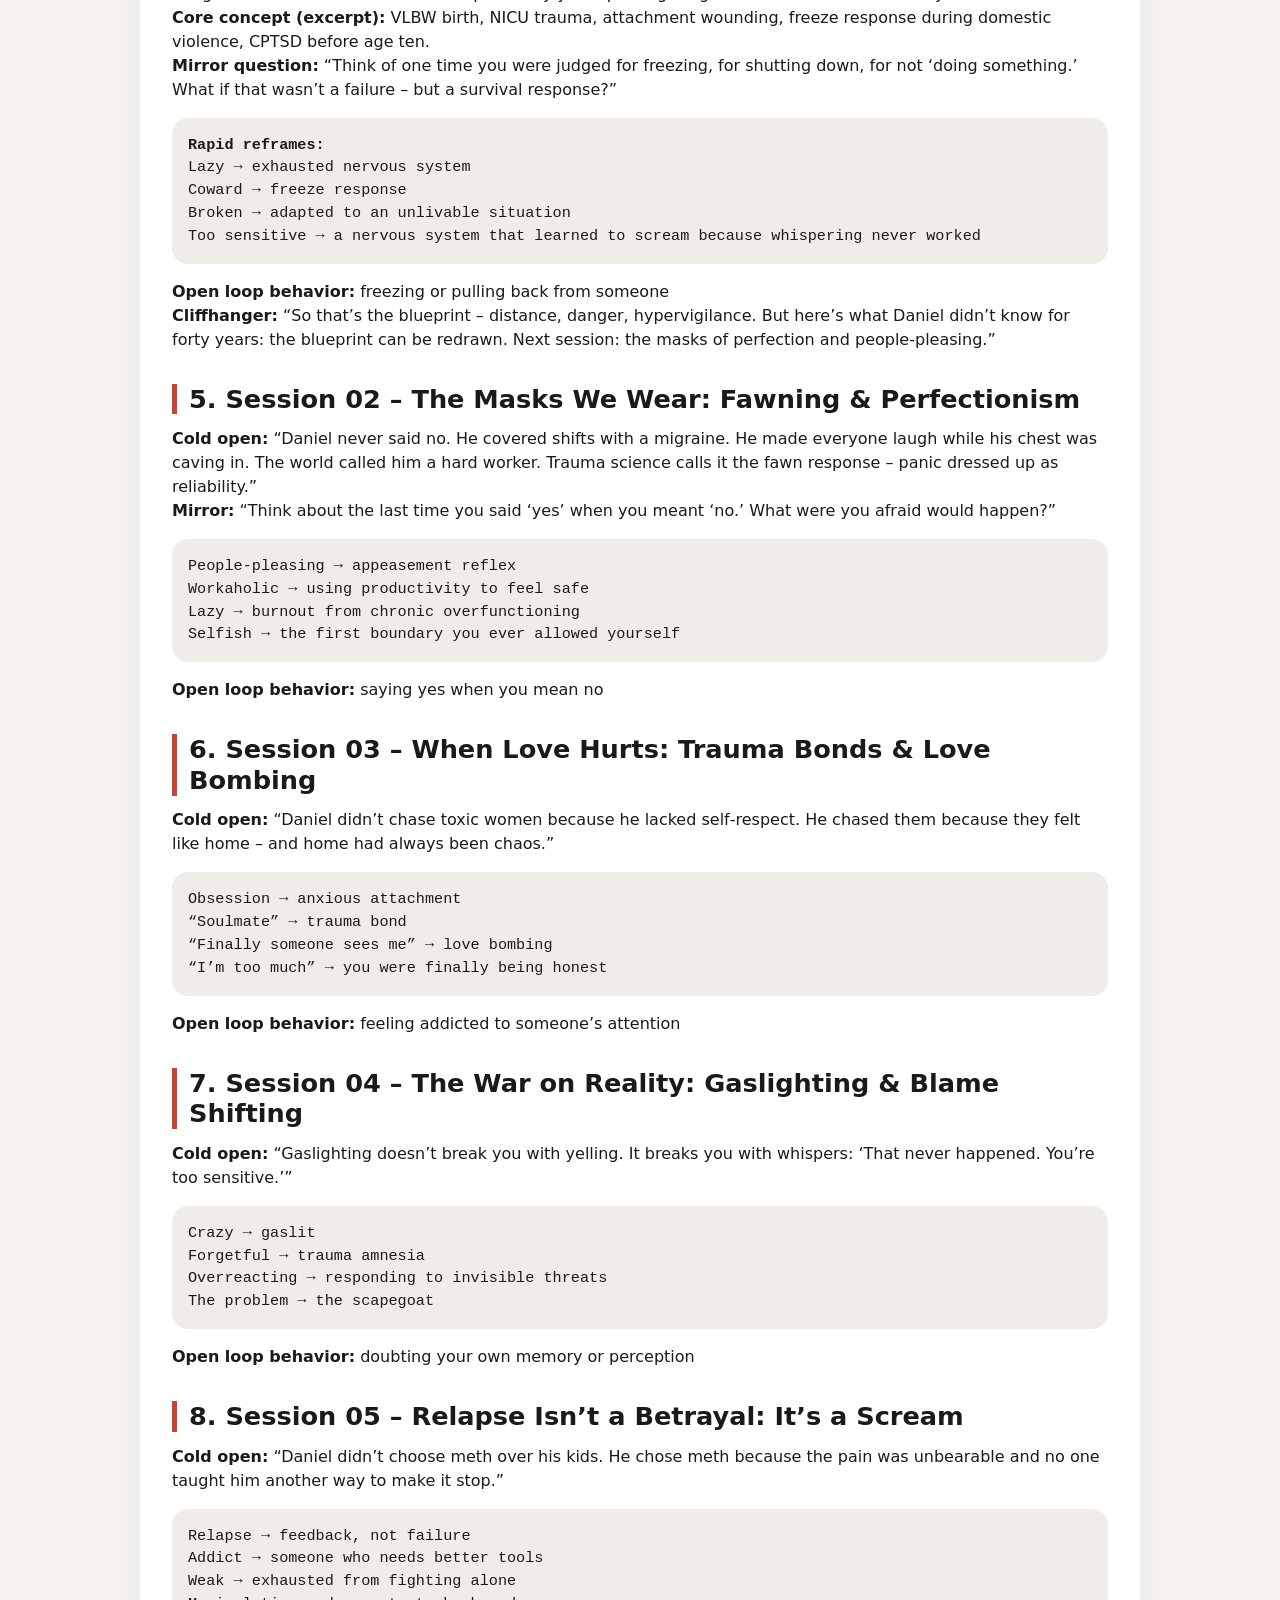
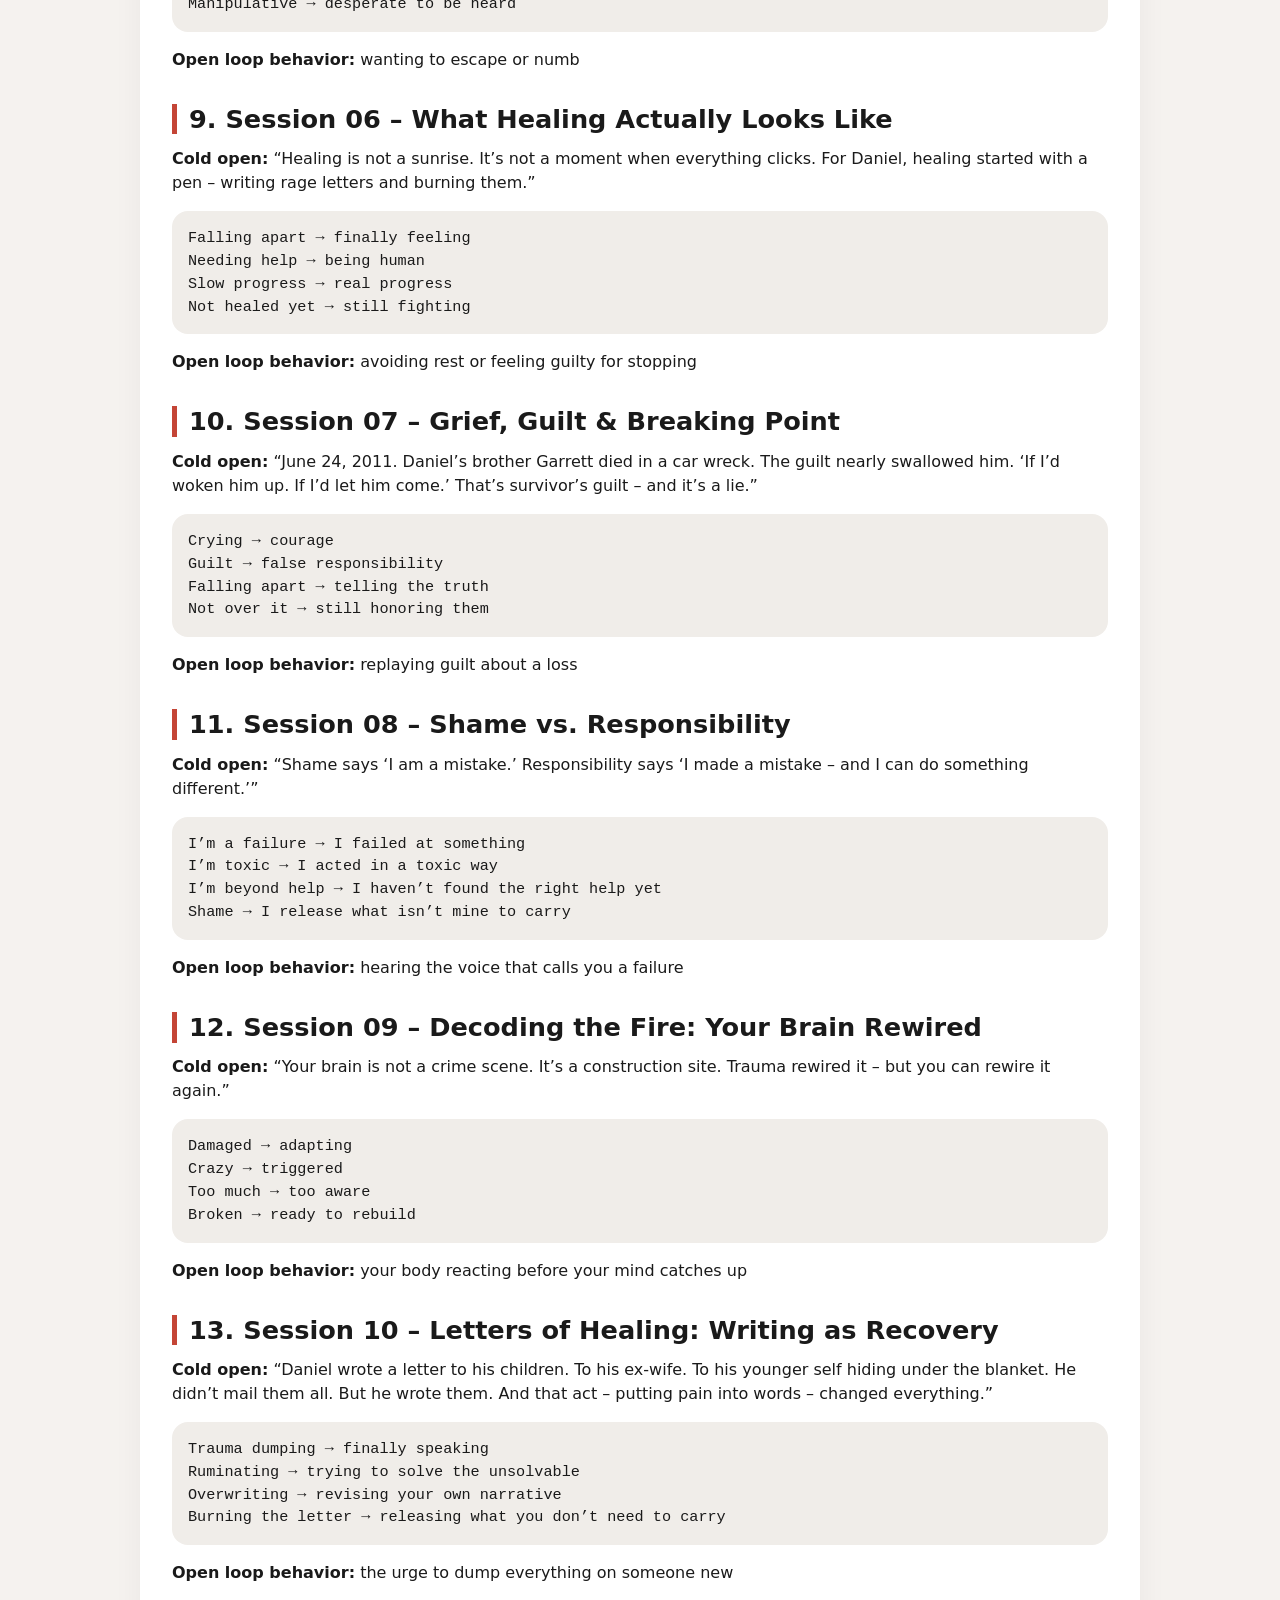
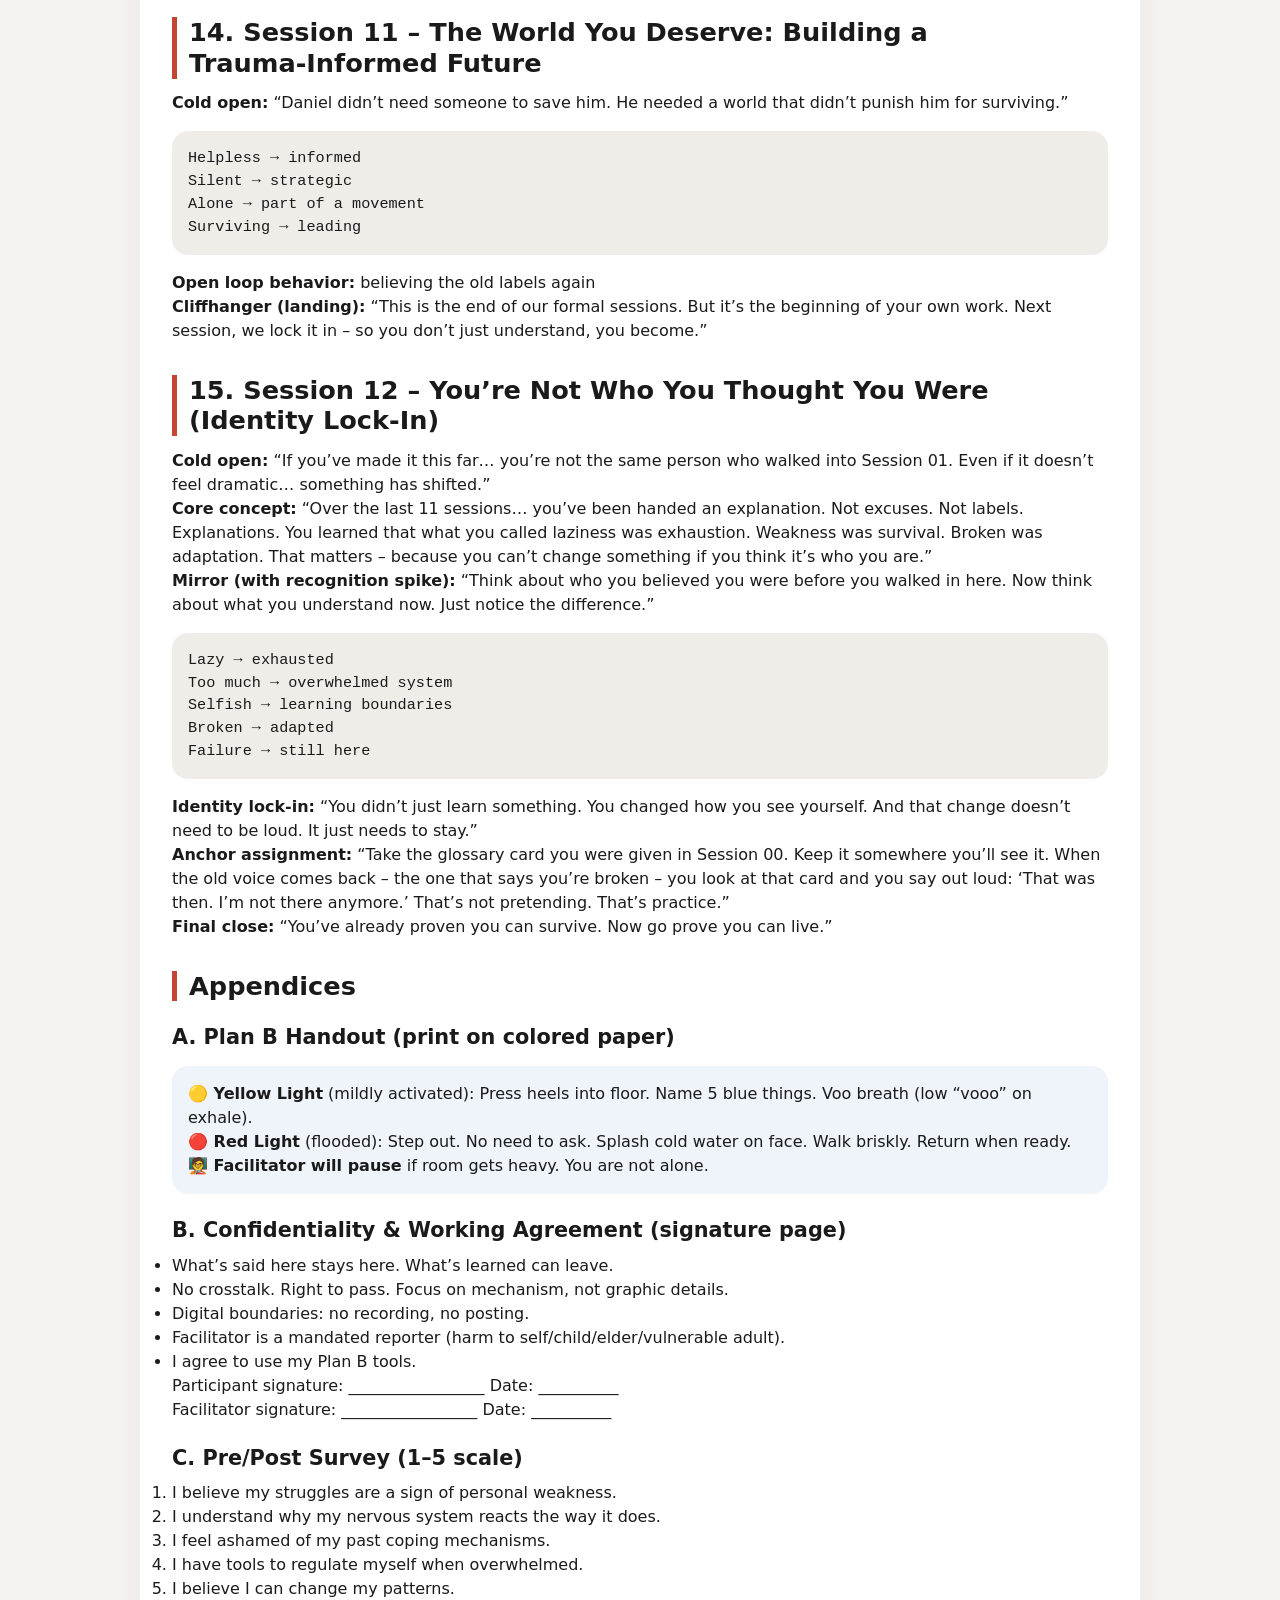
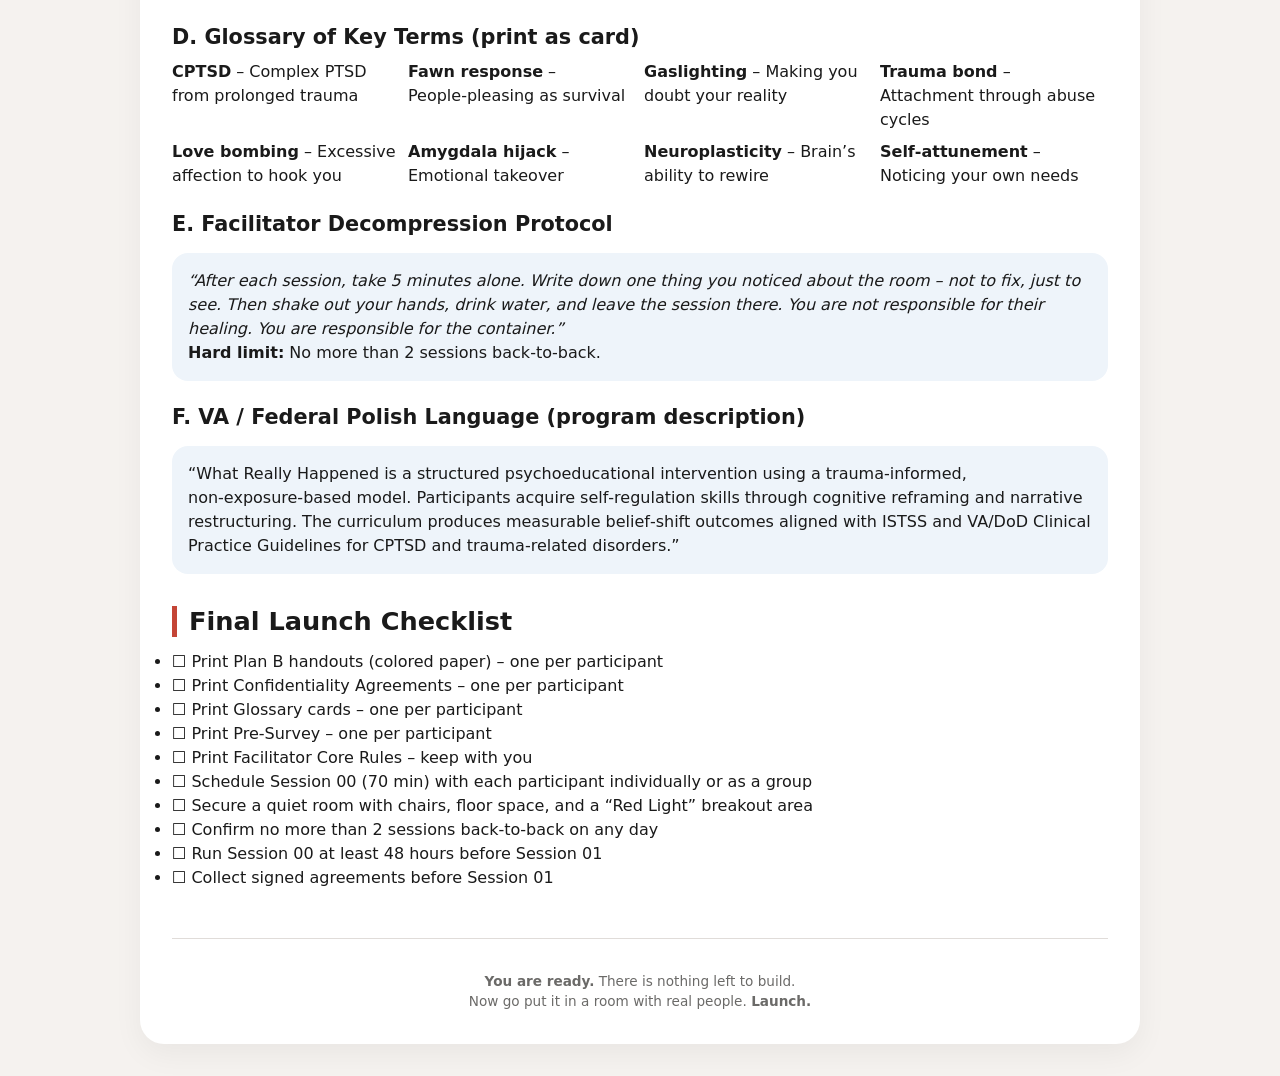
==== commit 88c8eefc: "Update Session 00 with complete detailed facilitator script" ====
--- a/facilitator-manual.html
+++ b/facilitator-manual.html
@@ -1,397 +1,476 @@
-<!DOCTYPE html>
-<html lang="en">
-<head>
-    <meta charset="UTF-8">
-    <meta name="viewport" content="width=device-width, initial-scale=1.0, viewport-fit=cover">
-    <title>What Really Happened – Facilitator Manual</title>
-    <style>
-        * {
-            margin: 0;
-            padding: 0;
-            box-sizing: border-box;
-        }
-        body {
-            background: #f5f2ef;
-            font-family: system-ui, -apple-system, 'Segoe UI', Roboto, 'Helvetica Neue', sans-serif;
-            line-height: 1.5;
-            color: #1a1a1a;
-            padding: 2rem 1rem;
-        }
-        .container {
-            max-width: 1000px;
-            margin: 0 auto;
-            background: white;
-            border-radius: 24px;
-            box-shadow: 0 10px 30px rgba(0,0,0,0.05);
-            padding: 2rem;
-        }
-        @media (max-width: 700px) {
-            body { padding: 1rem; }
-            .container { padding: 1.5rem; }
-        }
-        h1, h2, h3 {
-            font-weight: 600;
-            line-height: 1.2;
-            margin-top: 1.5em;
-            margin-bottom: 0.5em;
-        }
-        h1 { font-size: 2rem; margin-top: 0; border-bottom: 3px solid #c44536; display: inline-block; padding-bottom: 0.2em; }
-        h2 { font-size: 1.6rem; border-left: 5px solid #c44536; padding-left: 0.75rem; margin-top: 2rem; }
-        h3 { font-size: 1.3rem; margin-top: 1.5rem; }
-        .badge {
-            background: #c44536;
-            color: white;
-            font-size: 0.75rem;
-            font-weight: 600;
-            padding: 0.2rem 0.6rem;
-            border-radius: 20px;
-            display: inline-block;
-            margin-bottom: 0.5rem;
-        }
-        hr {
-            margin: 2rem 0;
-            border: 0;
-            height: 1px;
-            background: #e0dcd9;
-        }
-        .card {
-            background: #fef9f5;
-            border-left: 4px solid #c44536;
-            padding: 1rem 1.25rem;
-            margin: 1.5rem 0;
-            border-radius: 12px;
-        }
-        .reframe {
-            background: #f0ede9;
-            padding: 1rem;
-            border-radius: 16px;
-            font-family: monospace;
-            font-size: 0.95rem;
-            margin: 1rem 0;
-        }
-        table {
-            width: 100%;
-            border-collapse: collapse;
-            margin: 1rem 0;
-        }
-        th, td {
-            border: 1px solid #ddd;
-            padding: 8px 12px;
-            text-align: left;
-            vertical-align: top;
-        }
-        th {
-            background: #f0ede9;
-            font-weight: 600;
-        }
-        .protocol {
-            background: #eef4fa;
-            padding: 1rem;
-            border-radius: 16px;
-            margin: 1rem 0;
-        }
-        .footer {
-            margin-top: 3rem;
-            text-align: center;
-            font-size: 0.85rem;
-            color: #6b6a68;
-            border-top: 1px solid #e0dcd9;
-            padding-top: 2rem;
-        }
-        @media print {
-            body { background: white; padding: 0; }
-            .container { max-width: 100%; box-shadow: none; padding: 0.5rem; }
-            .protocol, .card { break-inside: avoid; }
-            h2, h3 { break-after: avoid; }
-        }
-    </style>
-</head>
-<body>
-<div class="container">
-    <div class="badge">Deployment Ready – VA Pilot Edition</div>
-    <h1>What Really Happened</h1>
-    <p style="font-size: 1.2rem; margin-bottom: 0.25rem;">A 12‑Session Trauma Psychoeducation Program</p>
-    <p><strong>Facilitator Manual</strong> – Kali Reaper (Daniel Lingar)</p>
-    <hr>
-
-    <!-- ========== SECTION 1: CORE RULES ========== -->
-    <h2>1. Facilitator Core Rules</h2>
-    <div class="card">
-        <p><strong>🎯 Performance Rules (in the room)</strong></p>
-        <ul>
-            <li><strong>PAUSE</strong> – Count to 3 silently after any reframe or key line.</li>
-            <li><strong>DROP</strong> – Lower your voice on the second half of an important sentence.</li>
-            <li><strong>BREATHE</strong> – Take one slow breath before starting the rapid reframes.</li>
-            <li><strong>EYES</strong> – Look at <strong>one person</strong> (not the whole room) when asking a mirror question.</li>
-        </ul>
-    </div>
-    <div class="protocol">
-        <p><strong>🛡️ Safety Rules (Plan B)</strong></p>
-        <ul>
-            <li><strong>Yellow Light</strong> (participant mildly activated): Pause, lead micro‑regulation (feet on floor, one breath).</li>
-            <li><strong>Red Light</strong> (participant flooded): They can leave without asking. No explanation needed.</li>
-            <li><strong>Room feels heavy</strong> (your call): Stop teaching. Say: “Let’s take 30 seconds – feet on floor, slow breath.”</li>
-            <li><strong>You (facilitator) get flooded:</strong> Say “I need a moment.” Pause, take three breaths. Model regulation.</li>
-        </ul>
-        <p><strong>⛔ Hard limit:</strong> No more than 2 sessions back‑to‑back. Period.</p>
-        <p><strong>🧘 After every session – decompression (5 min):</strong><br>
-        <em>“Write down one thing you noticed about the room – not to fix, just to see. Then shake out your hands, drink water, and leave the session there. You are not responsible for their healing. You are responsible for the container.”</em></p>
-    </div>
-
-    <!-- ========== SESSION 00 ========== -->
-    <h2>2. Session 00: The Anchor (Intake – 70 min)</h2>
-    <p><em>Mandatory pre‑requisite. Do not skip.</em></p>
-    <div class="card">
-        <p><strong>Opening script:</strong><br>
-        “Welcome. Before we begin any content, we need to build the container. Nothing in this program will require you to relive your trauma. You are here to understand how trauma works – not to perform your pain.”</p>
-        <p><strong>3‑2‑1 grounding (lead slowly):</strong><br>
-        “Silently identify 3 blue objects in this room. Notice 2 different textures (the chair, your sleeve). Listen for 1 sound outside this room. Feel the weight of your body in the chair. The floor is solid. You are here, in this room, on [date]. Take a breath in – exhale slowly through pursed lips, longer than the inhale.”</p>
-        <p><strong>Define the frame:</strong><br>
-        “This is psychoeducational – we study the mechanisms of C‑PTSD through one documented life (Daniel). Not a therapy group. No processing of personal stories. We learn the map.”</p>
-        <p><strong>Distribute Plan B handout & Confidentiality Agreement.</strong> Review Yellow/Red Light. Collect signatures.</p>
-        <p><strong>Closing grounding:</strong><br>
-        “Wiggle your toes. Stretch your arms. Press your palms together. You are leaving as yourself. You are safe.”</p>
-    </div>
-
-    <!-- ========== STANDARD STRUCTURE ========== -->
-    <h2>3. Sessions 01–11: Standard Structure (30–35 min each)</h2>
-    <table>
-        <tr><th>Time</th><th>Segment</th><th>Action</th></tr>
-        <tr><td>0:00–0:02</td><td>Cold open</td><td>Read opening line (provided per session).</td></tr>
-        <tr><td>0:02–0:05</td><td>Quick grounding</td><td>“Feet on floor. Back against chair. One slow breath out.”</td></tr>
-        <tr><td>0:05–0:15</td><td>Core concept</td><td>Case study content from Daniel’s life.</td></tr>
-        <tr><td>0:15–0:22</td><td>Mirror moment</td><td>Insert <strong>recognition spike</strong> then ask the question.</td></tr>
-        <tr><td>0:22–0:27</td><td>Rapid reframes</td><td>Fast, one per line, pause after each.</td></tr>
-        <tr><td>0:27–0:30</td><td>Retention + open loop + cliffhanger</td><td>Use provided scripts.</td></tr>
-    </table>
-
-    <div class="card">
-        <p><strong>🔁 Recognition spike (before every mirror moment):</strong><br>
-        “This is the part where most people realize… this isn’t just Daniel’s story.” <em>(pause)</em></p>
-        <p><strong>🧘 Micro‑regulation (after rapid reframes):</strong><br>
-        “Quick check – feet on the floor. One slow breath out. If you need another breath, take it. We’ll wait.”</p>
-        <p><strong>📌 Retention anchor – beginning (Sessions 02–11):</strong><br>
-        “Whatever came up for you since last time… you didn’t do it wrong. You just noticed. That’s the work.”</p>
-        <p><strong>📌 Retention anchor – end (before open loop):</strong><br>
-        “If this felt like a lot… that doesn’t mean it’s too much. It means you’re recognizing something real.”</p>
-        <p><strong>🔄 Open loop (end of every session – replace behavior in brackets):</strong><br>
-        “Between now and next session… you’re going to notice something. You’re going to catch yourself <strong>[BEHAVIOR]</strong>. When it happens… don’t fix it. Just notice it. And if you want to – write down one word about what happened right before it. Not for anyone else. Just for you. Because next session… we’re going to show you exactly why that happens. And why your system isn’t broken – it’s doing exactly what it was trained to do.”</p>
-    </div>
-
-    <!-- ========== SESSION 01 DETAILS ========== -->
-    <h2>4. Session 01 – The Blueprint: Survival Over Connection</h2>
-    <p><strong>Cold open:</strong> “Before you were born, your body was already taking notes. Daniel’s did. Thirty days in a glass box – no skin, no heartbeat, just wires and absence. That wasn’t just a medical event. That was his first lesson: connection is dangerous. Distance is safe. And he spent forty years proving it right. Sound familiar? Then stay.”</p>
-    <p><strong>Core concept (excerpt):</strong> VLBW birth, NICU trauma, attachment wounding, freeze response during domestic violence, CPTSD before age ten.</p>
-    <p><strong>Mirror question:</strong> “Think of one time you were judged for freezing, for shutting down, for not ‘doing something.’ What if that wasn’t a failure – but a survival response?”</p>
-    <div class="reframe">
-        <strong>Rapid reframes:</strong><br>
-        Lazy → exhausted nervous system<br>
-        Coward → freeze response<br>
-        Broken → adapted to an unlivable situation<br>
-        Too sensitive → a nervous system that learned to scream because whispering never worked
-    </div>
-    <p><strong>Open loop behavior:</strong> freezing or pulling back from someone</p>
-    <p><strong>Cliffhanger:</strong> “So that’s the blueprint – distance, danger, hypervigilance. But here’s what Daniel didn’t know for forty years: the blueprint can be redrawn. Next session: the masks of perfection and people‑pleasing.”</p>
-
-    <!-- ========== SESSION 02 ========== -->
-    <h2>5. Session 02 – The Masks We Wear: Fawning & Perfectionism</h2>
-    <p><strong>Cold open:</strong> “Daniel never said no. He covered shifts with a migraine. He made everyone laugh while his chest was caving in. The world called him a hard worker. Trauma science calls it the fawn response – panic dressed up as reliability.”</p>
-    <p><strong>Mirror:</strong> “Think about the last time you said ‘yes’ when you meant ‘no.’ What were you afraid would happen?”</p>
-    <div class="reframe">
-        People‑pleasing → appeasement reflex<br>
-        Workaholic → using productivity to feel safe<br>
-        Lazy → burnout from chronic overfunctioning<br>
-        Selfish → the first boundary you ever allowed yourself
-    </div>
-    <p><strong>Open loop behavior:</strong> saying yes when you mean no</p>
-
-    <!-- ========== SESSION 03 ========== -->
-    <h2>6. Session 03 – When Love Hurts: Trauma Bonds & Love Bombing</h2>
-    <p><strong>Cold open:</strong> “Daniel didn’t chase toxic women because he lacked self‑respect. He chased them because they felt like home – and home had always been chaos.”</p>
-    <div class="reframe">
-        Obsession → anxious attachment<br>
-        “Soulmate” → trauma bond<br>
-        “Finally someone sees me” → love bombing<br>
-        “I’m too much” → you were finally being honest
-    </div>
-    <p><strong>Open loop behavior:</strong> feeling addicted to someone’s attention</p>
-
-    <!-- ========== SESSION 04 ========== -->
-    <h2>7. Session 04 – The War on Reality: Gaslighting & Blame Shifting</h2>
-    <p><strong>Cold open:</strong> “Gaslighting doesn’t break you with yelling. It breaks you with whispers: ‘That never happened. You’re too sensitive.’”</p>
-    <div class="reframe">
-        Crazy → gaslit<br>
-        Forgetful → trauma amnesia<br>
-        Overreacting → responding to invisible threats<br>
-        The problem → the scapegoat
-    </div>
-    <p><strong>Open loop behavior:</strong> doubting your own memory or perception</p>
-
-    <!-- ========== SESSION 05 ========== -->
-    <h2>8. Session 05 – Relapse Isn’t a Betrayal: It’s a Scream</h2>
-    <p><strong>Cold open:</strong> “Daniel didn’t choose meth over his kids. He chose meth because the pain was unbearable and no one taught him another way to make it stop.”</p>
-    <div class="reframe">
-        Relapse → feedback, not failure<br>
-        Addict → someone who needs better tools<br>
-        Weak → exhausted from fighting alone<br>
-        Manipulative → desperate to be heard
-    </div>
-    <p><strong>Open loop behavior:</strong> wanting to escape or numb</p>
-
-    <!-- ========== SESSION 06 ========== -->
-    <h2>9. Session 06 – What Healing Actually Looks Like</h2>
-    <p><strong>Cold open:</strong> “Healing is not a sunrise. It’s not a moment when everything clicks. For Daniel, healing started with a pen – writing rage letters and burning them.”</p>
-    <div class="reframe">
-        Falling apart → finally feeling<br>
-        Needing help → being human<br>
-        Slow progress → real progress<br>
-        Not healed yet → still fighting
-    </div>
-    <p><strong>Open loop behavior:</strong> avoiding rest or feeling guilty for stopping</p>
-
-    <!-- ========== SESSION 07 ========== -->
-    <h2>10. Session 07 – Grief, Guilt & Breaking Point</h2>
-    <p><strong>Cold open:</strong> “June 24, 2011. Daniel’s brother Garrett died in a car wreck. The guilt nearly swallowed him. ‘If I’d woken him up. If I’d let him come.’ That’s survivor’s guilt – and it’s a lie.”</p>
-    <div class="reframe">
-        Crying → courage<br>
-        Guilt → false responsibility<br>
-        Falling apart → telling the truth<br>
-        Not over it → still honoring them
-    </div>
-    <p><strong>Open loop behavior:</strong> replaying guilt about a loss</p>
-
-    <!-- ========== SESSION 08 ========== -->
-    <h2>11. Session 08 – Shame vs. Responsibility</h2>
-    <p><strong>Cold open:</strong> “Shame says ‘I am a mistake.’ Responsibility says ‘I made a mistake – and I can do something different.’”</p>
-    <div class="reframe">
-        I’m a failure → I failed at something<br>
-        I’m toxic → I acted in a toxic way<br>
-        I’m beyond help → I haven’t found the right help yet<br>
-        Shame → I release what isn’t mine to carry
-    </div>
-    <p><strong>Open loop behavior:</strong> hearing the voice that calls you a failure</p>
-
-    <!-- ========== SESSION 09 ========== -->
-    <h2>12. Session 09 – Decoding the Fire: Your Brain Rewired</h2>
-    <p><strong>Cold open:</strong> “Your brain is not a crime scene. It’s a construction site. Trauma rewired it – but you can rewire it again.”</p>
-    <div class="reframe">
-        Damaged → adapting<br>
-        Crazy → triggered<br>
-        Too much → too aware<br>
-        Broken → ready to rebuild
-    </div>
-    <p><strong>Open loop behavior:</strong> your body reacting before your mind catches up</p>
-
-    <!-- ========== SESSION 10 ========== -->
-    <h2>13. Session 10 – Letters of Healing: Writing as Recovery</h2>
-    <p><strong>Cold open:</strong> “Daniel wrote a letter to his children. To his ex‑wife. To his younger self hiding under the blanket. He didn’t mail them all. But he wrote them. And that act – putting pain into words – changed everything.”</p>
-    <div class="reframe">
-        Trauma dumping → finally speaking<br>
-        Ruminating → trying to solve the unsolvable<br>
-        Overwriting → revising your own narrative<br>
-        Burning the letter → releasing what you don’t need to carry
-    </div>
-    <p><strong>Open loop behavior:</strong> the urge to dump everything on someone new</p>
-
-    <!-- ========== SESSION 11 ========== -->
-    <h2>14. Session 11 – The World You Deserve: Building a Trauma‑Informed Future</h2>
-    <p><strong>Cold open:</strong> “Daniel didn’t need someone to save him. He needed a world that didn’t punish him for surviving.”</p>
-    <div class="reframe">
-        Helpless → informed<br>
-        Silent → strategic<br>
-        Alone → part of a movement<br>
-        Surviving → leading
-    </div>
-    <p><strong>Open loop behavior:</strong> believing the old labels again</p>
-    <p><strong>Cliffhanger (landing):</strong> “This is the end of our formal sessions. But it’s the beginning of your own work. Next session, we lock it in – so you don’t just understand, you become.”</p>
-
-    <!-- ========== SESSION 12 ========== -->
-    <h2>15. Session 12 – You’re Not Who You Thought You Were (Identity Lock‑In)</h2>
-    <p><strong>Cold open:</strong> “If you’ve made it this far… you’re not the same person who walked into Session 01. Even if it doesn’t feel dramatic… something has shifted.”</p>
-    <p><strong>Core concept:</strong> “Over the last 11 sessions… you’ve been handed an explanation. Not excuses. Not labels. Explanations. You learned that what you called laziness was exhaustion. Weakness was survival. Broken was adaptation. That matters – because you can’t change something if you think it’s who you are.”</p>
-    <p><strong>Mirror (with recognition spike):</strong> “Think about who you believed you were before you walked in here. Now think about what you understand now. Just notice the difference.”</p>
-    <div class="reframe">
-        Lazy → exhausted<br>
-        Too much → overwhelmed system<br>
-        Selfish → learning boundaries<br>
-        Broken → adapted<br>
-        Failure → still here
-    </div>
-    <p><strong>Identity lock‑in:</strong> “You didn’t just learn something. You changed how you see yourself. And that change doesn’t need to be loud. It just needs to stay.”</p>
-    <p><strong>Anchor assignment:</strong> “Take the glossary card you were given in Session 00. Keep it somewhere you’ll see it. When the old voice comes back – the one that says you’re broken – you look at that card and you say out loud: ‘That was then. I’m not there anymore.’ That’s not pretending. That’s practice.”</p>
-    <p><strong>Final close:</strong> “You’ve already proven you can survive. Now go prove you can live.”</p>
-
-    <!-- ========== APPENDICES ========== -->
-    <h2>Appendices</h2>
-    <h3>A. Plan B Handout (print on colored paper)</h3>
-    <div class="protocol">
-        <strong>🟡 Yellow Light</strong> (mildly activated): Press heels into floor. Name 5 blue things. Voo breath (low “vooo” on exhale).<br>
-        <strong>🔴 Red Light</strong> (flooded): Step out. No need to ask. Splash cold water on face. Walk briskly. Return when ready.<br>
-        <strong>🧑‍🏫 Facilitator will pause</strong> if room gets heavy. You are not alone.
-    </div>
-
-    <h3>B. Confidentiality & Working Agreement (signature page)</h3>
-    <ul>
-        <li>What’s said here stays here. What’s learned can leave.</li>
-        <li>No crosstalk. Right to pass. Focus on mechanism, not graphic details.</li>
-        <li>Digital boundaries: no recording, no posting.</li>
-        <li>Facilitator is a mandated reporter (harm to self/child/elder/vulnerable adult).</li>
-        <li>I agree to use my Plan B tools.</li>
-    </ul>
-    <p>Participant signature: _________________  Date: __________<br>
-    Facilitator signature: _________________  Date: __________</p>
-
-    <h3>C. Pre/Post Survey (1–5 scale)</h3>
-    <ol>
-        <li>I believe my struggles are a sign of personal weakness.</li>
-        <li>I understand why my nervous system reacts the way it does.</li>
-        <li>I feel ashamed of my past coping mechanisms.</li>
-        <li>I have tools to regulate myself when overwhelmed.</li>
-        <li>I believe I can change my patterns.</li>
-    </ol>
-
-    <h3>D. Glossary of Key Terms (print as card)</h3>
-    <div style="display: grid; grid-template-columns: repeat(auto-fill, minmax(200px,1fr)); gap: 0.5rem;">
-        <div><strong>CPTSD</strong> – Complex PTSD from prolonged trauma</div>
-        <div><strong>Fawn response</strong> – People‑pleasing as survival</div>
-        <div><strong>Gaslighting</strong> – Making you doubt your reality</div>
-        <div><strong>Trauma bond</strong> – Attachment through abuse cycles</div>
-        <div><strong>Love bombing</strong> – Excessive affection to hook you</div>
-        <div><strong>Amygdala hijack</strong> – Emotional takeover</div>
-        <div><strong>Neuroplasticity</strong> – Brain’s ability to rewire</div>
-        <div><strong>Self‑attunement</strong> – Noticing your own needs</div>
-    </div>
-
-    <h3>E. Facilitator Decompression Protocol</h3>
-    <div class="protocol">
-        <em>“After each session, take 5 minutes alone. Write down one thing you noticed about the room – not to fix, just to see. Then shake out your hands, drink water, and leave the session there. You are not responsible for their healing. You are responsible for the container.”</em><br>
-        <strong>Hard limit:</strong> No more than 2 sessions back‑to‑back.
-    </div>
-
-    <h3>F. VA / Federal Polish Language (program description)</h3>
-    <div class="protocol">
-        “What Really Happened is a structured psychoeducational intervention using a trauma‑informed, non‑exposure‑based model. Participants acquire self‑regulation skills through cognitive reframing and narrative restructuring. The curriculum produces measurable belief‑shift outcomes aligned with ISTSS and VA/DoD Clinical Practice Guidelines for CPTSD and trauma‑related disorders.”
-    </div>
-
-    <!-- ========== LAUNCH CHECKLIST ========== -->
-    <h2>Final Launch Checklist</h2>
-    <ul>
-        <li>☐ Print Plan B handouts (colored paper) – one per participant</li>
-        <li>☐ Print Confidentiality Agreements – one per participant</li>
-        <li>☐ Print Glossary cards – one per participant</li>
-        <li>☐ Print Pre‑Survey – one per participant</li>
-        <li>☐ Print Facilitator Core Rules – keep with you</li>
-        <li>☐ Schedule Session 00 (70 min) with each participant individually or as a group</li>
-        <li>☐ Secure a quiet room with chairs, floor space, and a “Red Light” breakout area</li>
-        <li>☐ Confirm no more than 2 sessions back‑to‑back on any day</li>
-        <li>☐ Run Session 00 at least 48 hours before Session 01</li>
-        <li>☐ Collect signed agreements before Session 01</li>
-    </ul>
-
-    <div class="footer">
-        <strong>You are ready.</strong> There is nothing left to build.<br>
-        Now go put it in a room with real people. <strong>Launch.</strong>
-    </div>
-</div>
-</body>
+<!DOCTYPE html>
+<html lang="en">
+<head>
+    <meta charset="UTF-8">
+    <meta name="viewport" content="width=device-width, initial-scale=1.0, viewport-fit=cover">
+    <title>What Really Happened – Facilitator Manual</title>
+    <style>
+        * {
+            margin: 0;
+            padding: 0;
+            box-sizing: border-box;
+        }
+        body {
+            background: #f5f2ef;
+            font-family: system-ui, -apple-system, 'Segoe UI', Roboto, 'Helvetica Neue', sans-serif;
+            line-height: 1.5;
+            color: #1a1a1a;
+            padding: 2rem 1rem;
+        }
+        .container {
+            max-width: 1000px;
+            margin: 0 auto;
+            background: white;
+            border-radius: 24px;
+            box-shadow: 0 10px 30px rgba(0,0,0,0.05);
+            padding: 2rem;
+        }
+        @media (max-width: 700px) {
+            body { padding: 1rem; }
+            .container { padding: 1.5rem; }
+        }
+        h1, h2, h3 {
+            font-weight: 600;
+            line-height: 1.2;
+            margin-top: 1.5em;
+            margin-bottom: 0.5em;
+        }
+        h1 { font-size: 2rem; margin-top: 0; border-bottom: 3px solid #c44536; display: inline-block; padding-bottom: 0.2em; }
+        h2 { font-size: 1.6rem; border-left: 5px solid #c44536; padding-left: 0.75rem; margin-top: 2rem; }
+        h3 { font-size: 1.3rem; margin-top: 1.5rem; }
+        .badge {
+            background: #c44536;
+            color: white;
+            font-size: 0.75rem;
+            font-weight: 600;
+            padding: 0.2rem 0.6rem;
+            border-radius: 20px;
+            display: inline-block;
+            margin-bottom: 0.5rem;
+        }
+        hr {
+            margin: 2rem 0;
+            border: 0;
+            height: 1px;
+            background: #e0dcd9;
+        }
+        .card {
+            background: #fef9f5;
+            border-left: 4px solid #c44536;
+            padding: 1rem 1.25rem;
+            margin: 1.5rem 0;
+            border-radius: 12px;
+        }
+        .reframe {
+            background: #f0ede9;
+            padding: 1rem;
+            border-radius: 16px;
+            font-family: monospace;
+            font-size: 0.95rem;
+            margin: 1rem 0;
+        }
+        table {
+            width: 100%;
+            border-collapse: collapse;
+            margin: 1rem 0;
+        }
+        th, td {
+            border: 1px solid #ddd;
+            padding: 8px 12px;
+            text-align: left;
+            vertical-align: top;
+        }
+        th {
+            background: #f0ede9;
+            font-weight: 600;
+        }
+        .protocol {
+            background: #eef4fa;
+            padding: 1rem;
+            border-radius: 16px;
+            margin: 1rem 0;
+        }
+        .footer {
+            margin-top: 3rem;
+            text-align: center;
+            font-size: 0.85rem;
+            color: #6b6a68;
+            border-top: 1px solid #e0dcd9;
+            padding-top: 2rem;
+        }
+        @media print {
+            body { background: white; padding: 0; }
+            .container { max-width: 100%; box-shadow: none; padding: 0.5rem; }
+            .protocol, .card { break-inside: avoid; }
+            h2, h3 { break-after: avoid; }
+        }
+    </style>
+</head>
+<body>
+<div class="container">
+    <div class="badge">Deployment Ready – VA Pilot Edition</div>
+    <h1>What Really Happened</h1>
+    <p style="font-size: 1.2rem; margin-bottom: 0.25rem;">A 12‑Session Trauma Psychoeducation Program</p>
+    <p><strong>Facilitator Manual</strong> – Kali Reaper (Daniel Lingar)</p>
+    <hr>
+
+    <!-- ========== SECTION 1: CORE RULES ========== -->
+    <h2>1. Facilitator Core Rules</h2>
+    <div class="card">
+        <p><strong>🎯 Performance Rules (in the room)</strong></p>
+        <ul>
+            <li><strong>PAUSE</strong> – Count to 3 silently after any reframe or key line.</li>
+            <li><strong>DROP</strong> – Lower your voice on the second half of an important sentence.</li>
+            <li><strong>BREATHE</strong> – Take one slow breath before starting the rapid reframes.</li>
+            <li><strong>EYES</strong> – Look at <strong>one person</strong> (not the whole room) when asking a mirror question.</li>
+        </ul>
+    </div>
+    <div class="protocol">
+        <p><strong>🛡️ Safety Rules (Plan B)</strong></p>
+        <ul>
+            <li><strong>Yellow Light</strong> (participant mildly activated): Pause, lead micro‑regulation (feet on floor, one breath).</li>
+            <li><strong>Red Light</strong> (participant flooded): They can leave without asking. No explanation needed.</li>
+            <li><strong>Room feels heavy</strong> (your call): Stop teaching. Say: “Let’s take 30 seconds – feet on floor, slow breath.”</li>
+            <li><strong>You (facilitator) get flooded:</strong> Say “I need a moment.” Pause, take three breaths. Model regulation.</li>
+        </ul>
+        <p><strong>⛔ Hard limit:</strong> No more than 2 sessions back‑to‑back. Period.</p>
+        <p><strong>🧘 After every session – decompression (5 min):</strong><br>
+        <em>“Write down one thing you noticed about the room – not to fix, just to see. Then shake out your hands, drink water, and leave the session there. You are not responsible for their healing. You are responsible for the container.”</em></p>
+    </div>
+
+    <!-- ========== SESSION 00 ========== -->
+    <h2>2. Session 00: The Anchor (Intake – 70 min)</h2>
+    <p><em>Mandatory pre‑requisite. Do not skip.</em></p>
+    <p><strong>Facilitator script – read verbatim</strong></p>
+
+    <h3>Opening (0:00 – 5:00)</h3>
+    <div class="card">
+        <p><em>(Walk in. Settle. Make eye contact with a few people. Let there be 5 seconds of silence before you speak.)</em></p>
+        <p>"Welcome. Before we begin any content, we need to build the container. Nothing in this program will require you to relive your trauma. You are here to understand how trauma works – not to perform your pain."</p>
+        <p><em>(Pause. Let that land.)</em></p>
+        <p>"My name is [your name], and I'll be your facilitator for this curriculum. Over the next 12 sessions – plus this intake today – we're going to study the mechanisms of Complex PTSD through one documented life. A man named Daniel."</p>
+        <p>"But first, we need to make sure this room feels safe enough for that to happen. So we're going to start with a short grounding exercise. This isn't about relaxing you. It's about orienting you – helping your nervous system know: I'm here. I'm not there anymore."</p>
+    </div>
+
+    <h3>3‑2‑1 Grounding (5:00 – 10:00)</h3>
+    <div class="card">
+        <p><em>(Lead slowly. Pause after each instruction.)</em></p>
+        <p>"Silently identify 3 blue objects in this room."</p>
+        <p><em>(Wait 10 seconds.)</em></p>
+        <p>"Now notice 2 different textures. Maybe the chair you're sitting in. Maybe the fabric of your sleeve. Just notice."</p>
+        <p><em>(Wait 10 seconds.)</em></p>
+        <p>"Listen for 1 sound outside this room. Not inside – outside. A car, a bird, the wind. Just one sound."</p>
+        <p><em>(Wait 10 seconds.)</em></p>
+        <p>"Feel the weight of your body in the chair. Notice that the floor is solid beneath your feet."</p>
+        <p><em>(Pause.)</em></p>
+        <p>"You are here, in this room, on [today's date]."</p>
+        <p><em>(Pause.)</em></p>
+        <p>"Take a breath in… and as you exhale, blow out slowly through pursed lips – like you're blowing through a straw. Make the exhale longer than the inhale."</p>
+        <p><em>(Lead one breath with them. Then wait.)</em></p>
+        <p>"Good. That's a tool you can use anytime you feel unsteady – here or in life."</p>
+    </div>
+
+    <h3>Define the Frame (10:00 – 20:00)</h3>
+    <div class="card">
+        <p>"Let me be clear about what this program is – and what it is not."</p>
+        <p>"This is psychoeducation. That means we are here to study how trauma works – the mechanisms, the biology, the patterns. We are not here to process our personal trauma stories. We are not a therapy group. We do not require anyone to share their history."</p>
+        <p><em>(Pause.)</em></p>
+        <p>"We learn by looking at one life – Daniel's. His story becomes our case study. Why? Because when you look at someone else's life first, you can see the patterns clearly – without immediately getting pulled into your own. That distance gives you clarity."</p>
+        <p>"You will never be asked to relive or describe your own trauma in this room. If something comes up for you, you use your Plan B tools – which I'm about to give you."</p>
+    </div>
+
+    <h3>Distribute Handouts (20:00 – 30:00)</h3>
+    <div class="card">
+        <p><em>(Hand out the Plan B card and the Confidentiality & Working Agreement to each person.)</em></p>
+        <p>"Take a moment to look at these. The blue card is your Plan B. It's what you do when the material gets heavy. The white page is our working agreement – the rules that keep this room safe."</p>
+        <p>"Let me walk you through the Plan B first."</p>
+    </div>
+
+    <h3>Plan B Protocol – Yellow & Red Light (30:00 – 45:00)</h3>
+    <div class="card">
+        <p>"At some point in this program, your nervous system is going to react. You might feel anxious, angry, numb, or disconnected. That is not a problem. That is your system doing exactly what it was trained to do."</p>
+        <p>"We don't ignore it. We don't push through it. We work with it."</p>
+        <p><strong>"Yellow Light"</strong> – if you notice early signs of activation – maybe your heart speeds up, your mind goes blank, your chest feels tight – that's a yellow light. You stay in your seat, and you regulate. You can press your heels into the floor. You can name five blue things in the room. You can take a slow breath out like we just did. You're bringing your system back online.</p>
+        <p><strong>"Red Light"</strong> – if you feel flooded – overwhelmed, like you're going to cry or scream or shut down completely – that's a red light. You do not push through. You leave the room. You do not need to ask permission. You do not need to explain. Just quietly step out. Go to the designated quiet space – or the restroom. Splash cold water on your face. Walk briskly for a minute. Then come back when you're ready. You will never be trapped in this room.</p>
+        <p><strong>"Facilitator pause"</strong> – if I notice the room getting heavy – if I see several people looking frozen, or the energy drops, or someone leaves – I will stop teaching. I will say: "Let's take 30 seconds – feet on the floor, slow breath." We will ground together. Because we prioritize the people in the room over the material.</p>
+        <p><strong>"If I get flooded"</strong> – facilitators are human too. If I need a moment, I'll say: "I need a moment." I'll pause, take three breaths, and model regulation. That's not failure. That's showing you what it looks like to stay safe.</p>
+        <p>"Any questions about Plan B?"</p>
+        <p><em>(Answer questions briefly. Don't over‑explain.)</em></p>
+    </div>
+
+    <h3>Confidentiality & Working Agreement (45:00 – 55:00)</h3>
+    <div class="card">
+        <p>"Now turn to the white page – our Confidentiality & Working Agreement. I'm going to read through it, then we'll all sign."</p>
+        <p><strong>"What's said in this room stays in this room. What's learned here can leave with you."</strong></p>
+        <p><strong>"No crosstalk."</strong> When someone speaks, we listen without interrupting, without trying to fix them. We don't give advice unless it's asked for.</p>
+        <p><strong>"Right to pass."</strong> You never have to speak. Silence is valid participation.</p>
+        <p><strong>"Focus on mechanism, not graphic details."</strong> We are here to understand how trauma works – not to share the most painful moments of our lives. That keeps everyone safe.</p>
+        <p><strong>"Digital boundaries."</strong> No recording, no photographing, no posting about sessions on social media – not even vaguely. This space only works if people feel protected in it.</p>
+        <p><strong>"Facilitator is a mandated reporter."</strong> That means if I believe you are at risk of harming yourself or someone else, or if you report abuse of a child, elder, or vulnerable adult, I am legally required to report it. I want you to know that now, so there are no surprises.</p>
+        <p>"If you agree to these terms, sign and date at the bottom. Then pass the page to me."</p>
+        <p><em>(Collect signatures. Give people time.)</em></p>
+    </div>
+
+    <h3>Closing Grounding (55:00 – 65:00)</h3>
+    <div class="card">
+        <p>"We're almost done for today. Before we close, we're going to ground again – this time to help you transition back to the rest of your day."</p>
+        <p>"Wiggle your toes. Stretch your arms. Press your palms together. Feel the boundary of your own skin."</p>
+        <p><em>(Pause.)</em></p>
+        <p>"You are leaving this room as yourself – not as a case study, not as a patient. Just as a person who came to understand something."</p>
+        <p>"You are here. You are present. And you are safe."</p>
+        <p><em>(Pause.)</em></p>
+        <p>"Take one last slow breath out."</p>
+    </div>
+
+    <h3>Final Logistics & Next Session (65:00 – 70:00)</h3>
+    <div class="card">
+        <p>"Our first content session – Session 01 – will be [day and time]. We'll meet in this same room. It will be 30‑35 minutes. Please bring your Plan B card with you – keep it somewhere you'll see it."</p>
+        <p>"Between now and then, nothing is required of you. But if you notice your nervous system reacting – maybe feeling more on edge, or more numb – that's normal. You're not doing anything wrong. Just notice it."</p>
+        <p>"Any final questions?"</p>
+        <p><em>(Answer briefly.)</em></p>
+        <p>"Thank you for being here. You've already done the hardest part – you showed up. See you at Session 01."</p>
+        <p><em>(End. No filler.)</em></p>
+    </div>
+
+    <!-- ========== STANDARD STRUCTURE ========== -->
+    <h2>3. Sessions 01–11: Standard Structure (30–35 min each)</h2>
+    <table>
+        <tr><th>Time</th><th>Segment</th><th>Action</th></tr>
+        <tr><td>0:00–0:02</td><td>Cold open</td><td>Read opening line (provided per session).</td></tr>
+        <tr><td>0:02–0:05</td><td>Quick grounding</td><td>“Feet on floor. Back against chair. One slow breath out.”</td></tr>
+        <tr><td>0:05–0:15</td><td>Core concept</td><td>Case study content from Daniel’s life.</td></tr>
+        <tr><td>0:15–0:22</td><td>Mirror moment</td><td>Insert <strong>recognition spike</strong> then ask the question.</td></tr>
+        <tr><td>0:22–0:27</td><td>Rapid reframes</td><td>Fast, one per line, pause after each.</td></tr>
+        <tr><td>0:27–0:30</td><td>Retention + open loop + cliffhanger</td><td>Use provided scripts.</td></tr>
+    </table>
+
+    <div class="card">
+        <p><strong>🔁 Recognition spike (before every mirror moment):</strong><br>
+        “This is the part where most people realize… this isn’t just Daniel’s story.” <em>(pause)</em></p>
+        <p><strong>🧘 Micro‑regulation (after rapid reframes):</strong><br>
+        “Quick check – feet on the floor. One slow breath out. If you need another breath, take it. We’ll wait.”</p>
+        <p><strong>📌 Retention anchor – beginning (Sessions 02–11):</strong><br>
+        “Whatever came up for you since last time… you didn’t do it wrong. You just noticed. That’s the work.”</p>
+        <p><strong>📌 Retention anchor – end (before open loop):</strong><br>
+        “If this felt like a lot… that doesn’t mean it’s too much. It means you’re recognizing something real.”</p>
+        <p><strong>🔄 Open loop (end of every session – replace behavior in brackets):</strong><br>
+        “Between now and next session… you’re going to notice something. You’re going to catch yourself <strong>[BEHAVIOR]</strong>. When it happens… don’t fix it. Just notice it. And if you want to – write down one word about what happened right before it. Not for anyone else. Just for you. Because next session… we’re going to show you exactly why that happens. And why your system isn’t broken – it’s doing exactly what it was trained to do.”</p>
+    </div>
+
+    <!-- ========== SESSION 01 DETAILS ========== -->
+    <h2>4. Session 01 – The Blueprint: Survival Over Connection</h2>
+    <p><strong>Cold open:</strong> “Before you were born, your body was already taking notes. Daniel’s did. Thirty days in a glass box – no skin, no heartbeat, just wires and absence. That wasn’t just a medical event. That was his first lesson: connection is dangerous. Distance is safe. And he spent forty years proving it right. Sound familiar? Then stay.”</p>
+    <p><strong>Core concept (excerpt):</strong> VLBW birth, NICU trauma, attachment wounding, freeze response during domestic violence, CPTSD before age ten.</p>
+    <p><strong>Mirror question:</strong> “Think of one time you were judged for freezing, for shutting down, for not ‘doing something.’ What if that wasn’t a failure – but a survival response?”</p>
+    <div class="reframe">
+        <strong>Rapid reframes:</strong><br>
+        Lazy → exhausted nervous system<br>
+        Coward → freeze response<br>
+        Broken → adapted to an unlivable situation<br>
+        Too sensitive → a nervous system that learned to scream because whispering never worked
+    </div>
+    <p><strong>Open loop behavior:</strong> freezing or pulling back from someone</p>
+    <p><strong>Cliffhanger:</strong> “So that’s the blueprint – distance, danger, hypervigilance. But here’s what Daniel didn’t know for forty years: the blueprint can be redrawn. Next session: the masks of perfection and people‑pleasing.”</p>
+
+    <!-- ========== SESSION 02 ========== -->
+    <h2>5. Session 02 – The Masks We Wear: Fawning & Perfectionism</h2>
+    <p><strong>Cold open:</strong> “Daniel never said no. He covered shifts with a migraine. He made everyone laugh while his chest was caving in. The world called him a hard worker. Trauma science calls it the fawn response – panic dressed up as reliability.”</p>
+    <p><strong>Mirror:</strong> “Think about the last time you said ‘yes’ when you meant ‘no.’ What were you afraid would happen?”</p>
+    <div class="reframe">
+        People‑pleasing → appeasement reflex<br>
+        Workaholic → using productivity to feel safe<br>
+        Lazy → burnout from chronic overfunctioning<br>
+        Selfish → the first boundary you ever allowed yourself
+    </div>
+    <p><strong>Open loop behavior:</strong> saying yes when you mean no</p>
+
+    <!-- ========== SESSION 03 ========== -->
+    <h2>6. Session 03 – When Love Hurts: Trauma Bonds & Love Bombing</h2>
+    <p><strong>Cold open:</strong> “Daniel didn’t chase toxic women because he lacked self‑respect. He chased them because they felt like home – and home had always been chaos.”</p>
+    <div class="reframe">
+        Obsession → anxious attachment<br>
+        “Soulmate” → trauma bond<br>
+        “Finally someone sees me” → love bombing<br>
+        “I’m too much” → you were finally being honest
+    </div>
+    <p><strong>Open loop behavior:</strong> feeling addicted to someone’s attention</p>
+
+    <!-- ========== SESSION 04 ========== -->
+    <h2>7. Session 04 – The War on Reality: Gaslighting & Blame Shifting</h2>
+    <p><strong>Cold open:</strong> “Gaslighting doesn’t break you with yelling. It breaks you with whispers: ‘That never happened. You’re too sensitive.’”</p>
+    <div class="reframe">
+        Crazy → gaslit<br>
+        Forgetful → trauma amnesia<br>
+        Overreacting → responding to invisible threats<br>
+        The problem → the scapegoat
+    </div>
+    <p><strong>Open loop behavior:</strong> doubting your own memory or perception</p>
+
+    <!-- ========== SESSION 05 ========== -->
+    <h2>8. Session 05 – Relapse Isn’t a Betrayal: It’s a Scream</h2>
+    <p><strong>Cold open:</strong> “Daniel didn’t choose meth over his kids. He chose meth because the pain was unbearable and no one taught him another way to make it stop.”</p>
+    <div class="reframe">
+        Relapse → feedback, not failure<br>
+        Addict → someone who needs better tools<br>
+        Weak → exhausted from fighting alone<br>
+        Manipulative → desperate to be heard
+    </div>
+    <p><strong>Open loop behavior:</strong> wanting to escape or numb</p>
+
+    <!-- ========== SESSION 06 ========== -->
+    <h2>9. Session 06 – What Healing Actually Looks Like</h2>
+    <p><strong>Cold open:</strong> “Healing is not a sunrise. It’s not a moment when everything clicks. For Daniel, healing started with a pen – writing rage letters and burning them.”</p>
+    <div class="reframe">
+        Falling apart → finally feeling<br>
+        Needing help → being human<br>
+        Slow progress → real progress<br>
+        Not healed yet → still fighting
+    </div>
+    <p><strong>Open loop behavior:</strong> avoiding rest or feeling guilty for stopping</p>
+
+    <!-- ========== SESSION 07 ========== -->
+    <h2>10. Session 07 – Grief, Guilt & Breaking Point</h2>
+    <p><strong>Cold open:</strong> “June 24, 2011. Daniel’s brother Garrett died in a car wreck. The guilt nearly swallowed him. ‘If I’d woken him up. If I’d let him come.’ That’s survivor’s guilt – and it’s a lie.”</p>
+    <div class="reframe">
+        Crying → courage<br>
+        Guilt → false responsibility<br>
+        Falling apart → telling the truth<br>
+        Not over it → still honoring them
+    </div>
+    <p><strong>Open loop behavior:</strong> replaying guilt about a loss</p>
+
+    <!-- ========== SESSION 08 ========== -->
+    <h2>11. Session 08 – Shame vs. Responsibility</h2>
+    <p><strong>Cold open:</strong> “Shame says ‘I am a mistake.’ Responsibility says ‘I made a mistake – and I can do something different.’”</p>
+    <div class="reframe">
+        I’m a failure → I failed at something<br>
+        I’m toxic → I acted in a toxic way<br>
+        I’m beyond help → I haven’t found the right help yet<br>
+        Shame → I release what isn’t mine to carry
+    </div>
+    <p><strong>Open loop behavior:</strong> hearing the voice that calls you a failure</p>
+
+    <!-- ========== SESSION 09 ========== -->
+    <h2>12. Session 09 – Decoding the Fire: Your Brain Rewired</h2>
+    <p><strong>Cold open:</strong> “Your brain is not a crime scene. It’s a construction site. Trauma rewired it – but you can rewire it again.”</p>
+    <div class="reframe">
+        Damaged → adapting<br>
+        Crazy → triggered<br>
+        Too much → too aware<br>
+        Broken → ready to rebuild
+    </div>
+    <p><strong>Open loop behavior:</strong> your body reacting before your mind catches up</p>
+
+    <!-- ========== SESSION 10 ========== -->
+    <h2>13. Session 10 – Letters of Healing: Writing as Recovery</h2>
+    <p><strong>Cold open:</strong> “Daniel wrote a letter to his children. To his ex‑wife. To his younger self hiding under the blanket. He didn’t mail them all. But he wrote them. And that act – putting pain into words – changed everything.”</p>
+    <div class="reframe">
+        Trauma dumping → finally speaking<br>
+        Ruminating → trying to solve the unsolvable<br>
+        Overwriting → revising your own narrative<br>
+        Burning the letter → releasing what you don’t need to carry
+    </div>
+    <p><strong>Open loop behavior:</strong> the urge to dump everything on someone new</p>
+
+    <!-- ========== SESSION 11 ========== -->
+    <h2>14. Session 11 – The World You Deserve: Building a Trauma‑Informed Future</h2>
+    <p><strong>Cold open:</strong> “Daniel didn’t need someone to save him. He needed a world that didn’t punish him for surviving.”</p>
+    <div class="reframe">
+        Helpless → informed<br>
+        Silent → strategic<br>
+        Alone → part of a movement<br>
+        Surviving → leading
+    </div>
+    <p><strong>Open loop behavior:</strong> believing the old labels again</p>
+    <p><strong>Cliffhanger (landing):</strong> “This is the end of our formal sessions. But it’s the beginning of your own work. Next session, we lock it in – so you don’t just understand, you become.”</p>
+
+    <!-- ========== SESSION 12 ========== -->
+    <h2>15. Session 12 – You’re Not Who You Thought You Were (Identity Lock‑In)</h2>
+    <p><strong>Cold open:</strong> “If you’ve made it this far… you’re not the same person who walked into Session 01. Even if it doesn’t feel dramatic… something has shifted.”</p>
+    <p><strong>Core concept:</strong> “Over the last 11 sessions… you’ve been handed an explanation. Not excuses. Not labels. Explanations. You learned that what you called laziness was exhaustion. Weakness was survival. Broken was adaptation. That matters – because you can’t change something if you think it’s who you are.”</p>
+    <p><strong>Mirror (with recognition spike):</strong> “Think about who you believed you were before you walked in here. Now think about what you understand now. Just notice the difference.”</p>
+    <div class="reframe">
+        Lazy → exhausted<br>
+        Too much → overwhelmed system<br>
+        Selfish → learning boundaries<br>
+        Broken → adapted<br>
+        Failure → still here
+    </div>
+    <p><strong>Identity lock‑in:</strong> “You didn’t just learn something. You changed how you see yourself. And that change doesn’t need to be loud. It just needs to stay.”</p>
+    <p><strong>Anchor assignment:</strong> “Take the glossary card you were given in Session 00. Keep it somewhere you’ll see it. When the old voice comes back – the one that says you’re broken – you look at that card and you say out loud: ‘That was then. I’m not there anymore.’ That’s not pretending. That’s practice.”</p>
+    <p><strong>Final close:</strong> “You’ve already proven you can survive. Now go prove you can live.”</p>
+
+    <!-- ========== APPENDICES ========== -->
+    <h2>Appendices</h2>
+    <h3>A. Plan B Handout (print on colored paper)</h3>
+    <div class="protocol">
+        <strong>🟡 Yellow Light</strong> (mildly activated): Press heels into floor. Name 5 blue things. Voo breath (low “vooo” on exhale).<br>
+        <strong>🔴 Red Light</strong> (flooded): Step out. No need to ask. Splash cold water on face. Walk briskly. Return when ready.<br>
+        <strong>🧑‍🏫 Facilitator will pause</strong> if room gets heavy. You are not alone.
+    </div>
+
+    <h3>B. Confidentiality & Working Agreement (signature page)</h3>
+    <ul>
+        <li>What’s said here stays here. What’s learned can leave.</li>
+        <li>No crosstalk. Right to pass. Focus on mechanism, not graphic details.</li>
+        <li>Digital boundaries: no recording, no posting.</li>
+        <li>Facilitator is a mandated reporter (harm to self/child/elder/vulnerable adult).</li>
+        <li>I agree to use my Plan B tools.</li>
+    </ul>
+    <p>Participant signature: _________________  Date: __________<br>
+    Facilitator signature: _________________  Date: __________</p>
+
+    <h3>C. Pre/Post Survey (1–5 scale)</h3>
+    <ol>
+        <li>I believe my struggles are a sign of personal weakness.</li>
+        <li>I understand why my nervous system reacts the way it does.</li>
+        <li>I feel ashamed of my past coping mechanisms.</li>
+        <li>I have tools to regulate myself when overwhelmed.</li>
+        <li>I believe I can change my patterns.</li>
+    </ol>
+
+    <h3>D. Glossary of Key Terms (print as card)</h3>
+    <div style="display: grid; grid-template-columns: repeat(auto-fill, minmax(200px,1fr)); gap: 0.5rem;">
+        <div><strong>CPTSD</strong> – Complex PTSD from prolonged trauma</div>
+        <div><strong>Fawn response</strong> – People‑pleasing as survival</div>
+        <div><strong>Gaslighting</strong> – Making you doubt your reality</div>
+        <div><strong>Trauma bond</strong> – Attachment through abuse cycles</div>
+        <div><strong>Love bombing</strong> – Excessive affection to hook you</div>
+        <div><strong>Amygdala hijack</strong> – Emotional takeover</div>
+        <div><strong>Neuroplasticity</strong> – Brain’s ability to rewire</div>
+        <div><strong>Self‑attunement</strong> – Noticing your own needs</div>
+    </div>
+
+    <h3>E. Facilitator Decompression Protocol</h3>
+    <div class="protocol">
+        <em>“After each session, take 5 minutes alone. Write down one thing you noticed about the room – not to fix, just to see. Then shake out your hands, drink water, and leave the session there. You are not responsible for their healing. You are responsible for the container.”</em><br>
+        <strong>Hard limit:</strong> No more than 2 sessions back‑to‑back.
+    </div>
+
+    <h3>F. VA / Federal Polish Language (program description)</h3>
+    <div class="protocol">
+        “What Really Happened is a structured psychoeducational intervention using a trauma‑informed, non‑exposure‑based model. Participants acquire self‑regulation skills through cognitive reframing and narrative restructuring. The curriculum produces measurable belief‑shift outcomes aligned with ISTSS and VA/DoD Clinical Practice Guidelines for CPTSD and trauma‑related disorders.”
+    </div>
+
+    <!-- ========== LAUNCH CHECKLIST ========== -->
+    <h2>Final Launch Checklist</h2>
+    <ul>
+        <li>☐ Print Plan B handouts (colored paper) – one per participant</li>
+        <li>☐ Print Confidentiality Agreements – one per participant</li>
+        <li>☐ Print Glossary cards – one per participant</li>
+        <li>☐ Print Pre‑Survey – one per participant</li>
+        <li>☐ Print Facilitator Core Rules – keep with you</li>
+        <li>☐ Schedule Session 00 (70 min) with each participant individually or as a group</li>
+        <li>☐ Secure a quiet room with chairs, floor space, and a “Red Light” breakout area</li>
+        <li>☐ Confirm no more than 2 sessions back‑to‑back on any day</li>
+        <li>☐ Run Session 00 at least 48 hours before Session 01</li>
+        <li>☐ Collect signed agreements before Session 01</li>
+    </ul>
+
+    <div class="footer">
+        <strong>You are ready.</strong> There is nothing left to build.<br>
+        Now go put it in a room with real people. <strong>Launch.</strong>
+    </div>
+</div>
+</body>
 </html>
